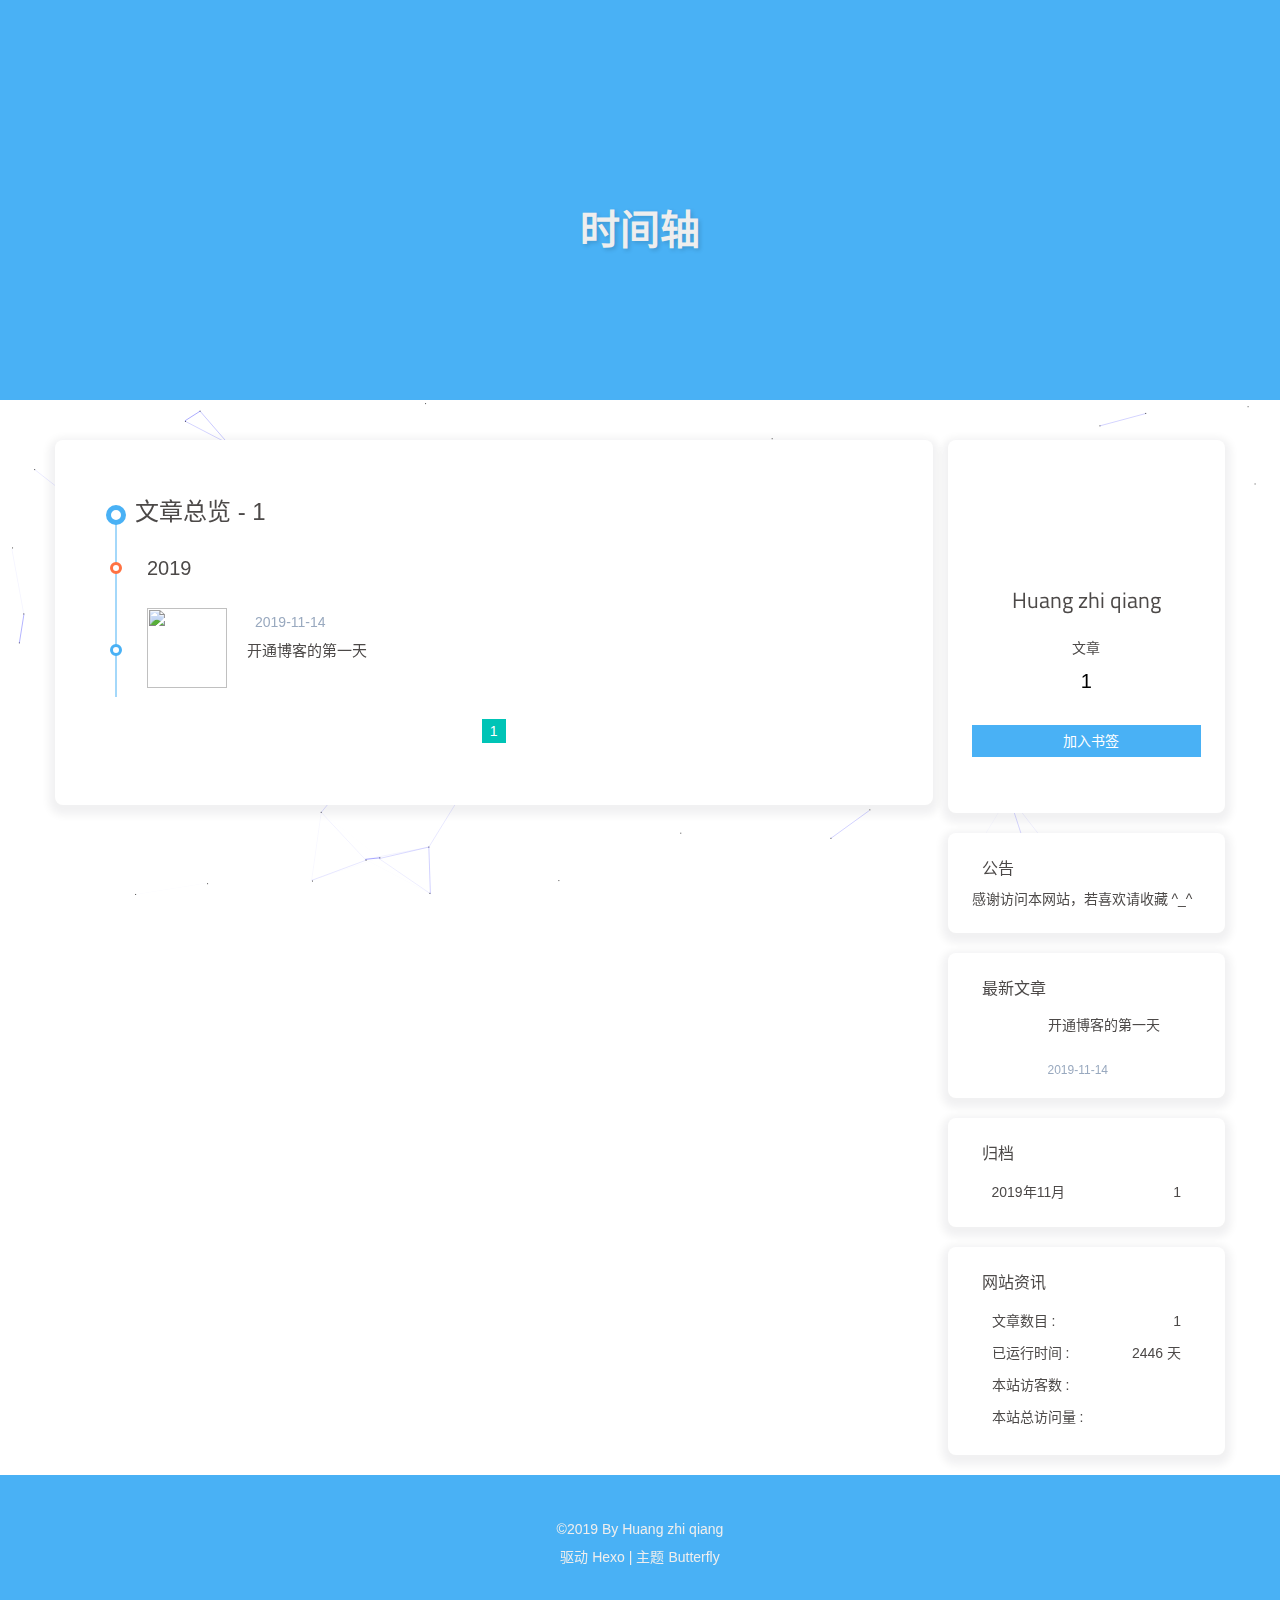
==== archives/index.html @ 12b58e95 "Site updated: 2019-11-14 19:58:43" ====
<!DOCTYPE html><html lang="zh-CN" data-theme="light"><head><meta charset="UTF-8"><meta http-equiv="X-UA-Compatible" content="IE=edge"><meta name="viewport" content="width=device-width, initial-scale=1, maximum-scale=1"><title>归档 | Nuanyang Blog</title><meta name="description" content=""><meta name="keywords"><meta name="author" content="Huang zhi qiang"><meta name="copyright" content="Huang zhi qiang"><meta name="format-detection" content="telephone=no"><link rel="shortcut icon" href="/img/favicon.ico"><link rel="preconnect" href="//cdn.jsdelivr.net"><meta name="twitter:card" content="summary_large_image"><meta name="twitter:title" content="归档"><meta name="twitter:description" content=""><meta name="twitter:image" content="http://yoursite.com/img/avatar.png"><meta property="og:type" content="website"><meta property="og:title" content="归档"><meta property="og:url" content="http://yoursite.com/archives/"><meta property="og:site_name" content="Nuanyang Blog"><meta property="og:description" content=""><meta property="og:image" content="http://yoursite.com/img/avatar.png"><meta http-equiv="Cache-Control" content="no-transform"><meta http-equiv="Cache-Control" content="no-siteapp"><script src="https://cdn.jsdelivr.net/npm/js-cookie/dist/js.cookie.min.js"></script><script>const autoChangeMode = 'false'
var t = Cookies.get("theme");
if (autoChangeMode == '1'){
const isDarkMode = window.matchMedia("(prefers-color-scheme: dark)").matches
const isLightMode = window.matchMedia("(prefers-color-scheme: light)").matches
const isNotSpecified = window.matchMedia("(prefers-color-scheme: no-preference)").matches
const hasNoSupport = !isDarkMode && !isLightMode && !isNotSpecified

if (t === undefined){
  if (isLightMode) activateLightMode()
  else if (isDarkMode) activateDarkMode()
  else if (isNotSpecified || hasNoSupport){
    console.log('You specified no preference for a color scheme or your browser does not support it. I Schedule dark mode during night time.')
    now = new Date();
    hour = now.getHours();
    isNight = hour < 6 || hour >= 18
    isNight ? activateDarkMode() : activateLightMode()
}
} else if (t == 'light') activateLightMode()
else activateDarkMode()


} else if (autoChangeMode == '2'){
  now = new Date();
  hour = now.getHours();
  isNight = hour < 6 || hour >= 18
  if(t === undefined) isNight? activateDarkMode() : activateLightMode()
  else if (t === 'light') activateLightMode()
  else activateDarkMode() 
} else {
  if ( t == 'dark' ) activateDarkMode()
  else if ( t == 'light') activateLightMode()
}

function activateDarkMode(){
  document.documentElement.setAttribute('data-theme', 'dark')
  if (document.querySelector('meta[name="theme-color"]') !== null){
    document.querySelector('meta[name="theme-color"]').setAttribute('content','#000')
  }
}
function activateLightMode(){
  document.documentElement.setAttribute('data-theme', 'light')
  if (document.querySelector('meta[name="theme-color"]') !== null){
  document.querySelector('meta[name="theme-color"]').setAttribute('content','#fff')
  }
}</script><link rel="stylesheet" href="/css/index.css"><link rel="stylesheet" href="https://cdn.jsdelivr.net/npm/font-awesome@latest/css/font-awesome.min.css"><link rel="canonical" href="http://yoursite.com/archives/"><link rel="dns-prefetch" href="https://hm.baidu.com"><script>var _hmt = _hmt || [];
(function() {
  var hm = document.createElement("script");
  hm.src = "https://hm.baidu.com/hm.js?5cb91f81ed64ad33c42ac91c5f79d4c1";
  var s = document.getElementsByTagName("script")[0]; 
  s.parentNode.insertBefore(hm, s);
})();
</script><link rel="preload" href="https://cdn.jsdelivr.net/gh/jerryc127/CDN@latest/Photo/archive.jpg" as="image"><link rel="stylesheet" href="https://fonts.googleapis.com/css?family=Titillium+Web"><script>var GLOBAL_CONFIG = { 
  root: '/',
  algolia: undefined,
  localSearch: {"path":"search.xml","languages":{"hits_empty":"找不到您查询的内容:${query}"}},
  translate: {"defaultEncoding":2,"translateDelay":0,"cookieDomain":"https://xxx/","msgToTraditionalChinese":"繁","msgToSimplifiedChinese":"简"},
  highlight_copy: 'false',
  highlight_lang: 'true',
  highlight_shrink: 'false',
  copy: {
    success: '复制成功',
    error: '复制错误',
    noSupport: '浏览器不支持'
  },
  bookmark: {
    title: 'Snackbar.bookmark.title',
    message_prev: '按',
    message_next: '键将本页加入书签'
  },
  runtime_unit: '天',
  copyright: undefined,
  copy_copyright_js: false,
  ClickShowText: undefined,
  medium_zoom: 'true',
  Snackbar: undefined
  
}</script></head><body><div id="header"> <div id="page-header"><span class="pull_left" id="blog_name"><a class="blog_title" id="site-name" href="/">Nuanyang Blog</a></span><i class="fa fa-bars fa-fw toggle-menu pull_right close" aria-hidden="true"></i><span class="pull_right menus"><div class="menus_items"><div class="menus_item"><a class="site-page" href="/"><i class="fa-fw fa fa-home"></i><span> 首页</span></a></div><div class="menus_item"><a class="site-page" href="/archives/"><i class="fa-fw fa fa-archive"></i><span> 归档</span></a></div><div class="menus_item"><a class="site-page" href="/tags/"><i class="fa-fw fa fa-tags"></i><span> 标签</span></a></div><div class="menus_item"><a class="site-page" href="/categories/"><i class="fa-fw fa fa-folder-open"></i><span> 分类</span></a></div><div class="menus_item"><a class="site-page" href="/link/"><i class="fa-fw fa fa-link"></i><span> 友链</span></a></div></div></span><span class="pull_right" id="search_button"><a class="site-page social-icon search"><i class="fa fa-search fa-fw"></i><span> 搜索</span></a></span></div></div><div id="mobile-sidebar"><div id="menu_mask"></div><div id="mobile-sidebar-menus"><div class="mobile_author_icon"><img class="lazyload avatar_img" src="/img/avatar.png" onerror="onerror=null;src='/img/friend_404.gif'"></div><div class="mobile_post_data"><div class="mobile_data_item is_center"><div class="mobile_data_link"><a href="/archives/"><div class="headline">文章</div><div class="length_num">1</div></a></div></div></div><hr><div class="menus_items"><div class="menus_item"><a class="site-page" href="/"><i class="fa-fw fa fa-home"></i><span> 首页</span></a></div><div class="menus_item"><a class="site-page" href="/archives/"><i class="fa-fw fa fa-archive"></i><span> 归档</span></a></div><div class="menus_item"><a class="site-page" href="/tags/"><i class="fa-fw fa fa-tags"></i><span> 标签</span></a></div><div class="menus_item"><a class="site-page" href="/categories/"><i class="fa-fw fa fa-folder-open"></i><span> 分类</span></a></div><div class="menus_item"><a class="site-page" href="/link/"><i class="fa-fw fa fa-link"></i><span> 友链</span></a></div></div></div></div><div id="body-wrap"><nav class="not_index_bg" id="nav"><div class="nav_bg" style="background-image: url(https://cdn.jsdelivr.net/gh/jerryc127/CDN@latest/Photo/archive.jpg)"></div><div id="page_site-info"><div id="site-title"><span class="blogtitle">时间轴</span></div></div></nav><div id="content-outer"><div class="layout_page" id="content-inner"><div id="archive"><div class="article-sort-title">文章总览 - 1</div><div class="article-sort"><div class="article-sort-item year">2019</div><div class="article-sort-item"><div class="article-sort-img"><a class="article-sort-item__img" href="/2019/11/14/hello-world/"><img src="https://cdn.jsdelivr.net/gh/jerryc127/CDN@latest/cover/default_bg.png"></a></div><div class="article-sort-post"><a class="article-sort-item__post" href="/2019/11/14/hello-world/"><i class="fa fa-clock-o" aria-hidden="true"></i><time class="article-sort-item__time">2019-11-14</time><div class="article-sort-item__title">开通博客的第一天</div></a></div></div></div><nav id="pagination"><div class="pagination"><span class="page-number current">1</span></div></nav></div><div class="aside_content" id="aside_content"><div class="card_widget card-author"><div class="card-content"><div class="post_data"><div class="data-item is_center"><img class="lazyload avatar_img" src="/img/avatar.png" onerror="onerror=null;src='/img/friend_404.gif'"><p class="author-info__name is_center">Huang zhi qiang</p><p class="author-info__description is_center"></p></div></div><div class="post_data data_config"><div class="data-item is_center"><div class="data_link"><a href="/archives/"><p class="headline">文章</p><p class="length_num">1</p></a></div></div></div><div class="post_data is_center"><a class="data-item bookmark bookmarke--primary bookmark--animated" id="bookmark-it" href="javascript:;" title="加入书签" target="_self"><i class="fa fa-bookmark" aria-hidden="true"></i><span>加入书签</span></a></div><div class="post_data data_config"><div id="aside-social-icons"> <a class="social-icon data-item" href="https://github.com/nuanyanghzq" target="_blank"><i class="fa fa-github"></i></a><a class="social-icon data-item" href="mailto:xxxxxxxx@gmail.com" target="_blank"><i class="fa fa-envelope"></i></a><a class="social-icon data-item" href="/atom.xml" target="_blank"><i class="fa fa-rss"></i></a></div></div></div></div><div class="card_widget card-announcement"><div class="card-content"><div class="item_headline"><i class="fa fa-bullhorn card-announcement-animation" aria-hidden="true"></i><span>公告</span></div><div class="announcement_content">感谢访问本网站，若喜欢请收藏 ^_^</div></div></div><div class="card_widget card-recent-post"><div class="card-content"><div class="item_headline"><i class="fa fa-history" aria-hidden="true"></i><span>最新文章</span></div><div class="aside_recent_item"><div class="aside_recent_post"><a href="/2019/11/14/hello-world/"><div class="aside_post_cover"><img class="aside_post_bg lazyload" data-src="https://cdn.jsdelivr.net/gh/jerryc127/CDN@latest/cover/default_bg.png" onerror="onerror=null;src='/img/404.jpg'" title="开通博客的第一天"></div><div id="aside_title"><div class="aside_post_title" href="/2019/11/14/hello-world/" title="开通博客的第一天">开通博客的第一天</div><time class="aside_post_meta post-meta__date">2019-11-14</time></div></a></div></div></div></div><div class="card_widget card-archives"><div class="card-content"><div class="item_headline"><i class="fa fa-archive" aria-hidden="true"></i><span>归档</span></div><div class="archives_item"><ul class="archive-list"><li class="archive-list-item"><a class="archive-list-link" href="/archives/2019/11/">2019年11月<span class="archive-list-count">1</span></a></li></ul></div></div></div><div class="card_widget card-webinfo"><div class="card-content"><div class="item_headline"><i class="fa fa-line-chart" aria-hidden="true"></i><span>网站资讯</span></div><div class="webinfo"><div class="webinfo_item"><div class="webinfo_article_name">文章数目 :</div><div class="webinfo_article_count">1</div></div><div class="webinfo_item"><div class="webinfo_runtime_name">已运行时间 :</div><div class="webinfo_runtime_count" id="webinfo_runtime_count"></div><script id="runtionshow" src="/js/runtimeshow.js" start_date="11/14/2019 00:00:00">      </script></div><div class="webinfo_item">      <div class="webinfo_site_uv_name">本站访客数 :</div><div class="webinfo_site_uv_count" id="busuanzi_value_site_uv"></div></div><div class="webinfo_item"><div class="webinfo_site_name">本站总访问量 :</div><div class="webinfo_site_pv_count" id="busuanzi_value_site_pv"></div></div></div></div></div></div></div></div><footer id="footer" data-type="color"><div id="footer-wrap"><div class="copyright">&copy;2019 By Huang zhi qiang</div><div class="framework-info"><span>驱动 </span><a href="http://hexo.io" target="_blank" rel="noopener"><span>Hexo</span></a><span class="footer-separator">|</span><span>主题 </span><a href="https://github.com/jerryc127/hexo-theme-butterfly" target="_blank" rel="noopener"><span>Butterfly</span></a></div></div></footer></div><section class="rightside" id="rightside"><div id="rightside-config-hide"><i class="fa fa-plus" id="font_plus" title="放大字体"></i><i class="fa fa-minus" id="font_minus" title="缩小字体"></i><a class="translate_chn_to_cht" id="translateLink" href="javascript:translatePage();" title="简繁转换" target="_self">繁</a><i class="darkmode fa fa-moon-o" id="darkmode" title="夜间模式"></i></div><div id="rightside-config-show"><div id="rightside_config" title="设置"><i class="fa fa-cog" aria-hidden="true"></i></div><i class="fa fa-arrow-up" id="go-up" title="回到顶部" aria-hidden="true"></i></div></section><script src="https://cdn.jsdelivr.net/npm/jquery@latest/dist/jquery.min.js"></script><script src="/js/utils.js"></script><script src="/js/main.js"></script><script src="https://cdn.jsdelivr.net/npm/medium-zoom/dist/medium-zoom.min.js"></script><script async src="/js/search/local-search.js"></script><script id="canvas_nest" color="0,0,255" opacity="0.7" zIndex="-1" count="99" mobile="false" src="/js/third-party/canvas-nest.js"></script><script src="/js/third-party/activate-power-mode.js"></script><script>POWERMODE.colorful = true; // make power mode colorful
POWERMODE.shake = true; // turn off shake
document.body.addEventListener('input', POWERMODE);
</script><script src="/js/tw_cn.js"></script><script>translateInitilization()
</script><script async src="//busuanzi.ibruce.info/busuanzi/2.3/busuanzi.pure.mini.js"></script><script src="https://cdn.jsdelivr.net/npm/instant.page@latest/instantpage.min.js" type="module"></script><script src="https://cdn.jsdelivr.net/npm/lazysizes@latest/lazysizes.min.js" async=""></script><div class="search-dialog" id="local-search"><div class="search-dialog__title" id="local-search-title">本地搜索</div><div id="local-input-panel"><div id="local-search-input"><div class="local-search-box"><input class="local-search-box--input" placeholder="搜索文章"></div></div></div><hr><div id="local-search-results"><div id="local-hits"></div><div id="local-stats"><div class="local-search-stats__hr" id="hr"><span>由</span> <a href="https://github.com/wzpan/hexo-generator-search" target="_blank" rel="noopener" style="color:#49B1F5;">hexo-generator-search</a>
 <span>提供支持</span></div></div></div><span class="search-close-button"><i class="fa fa-times"></i></span></div><div class="search-mask"></div></body></html>
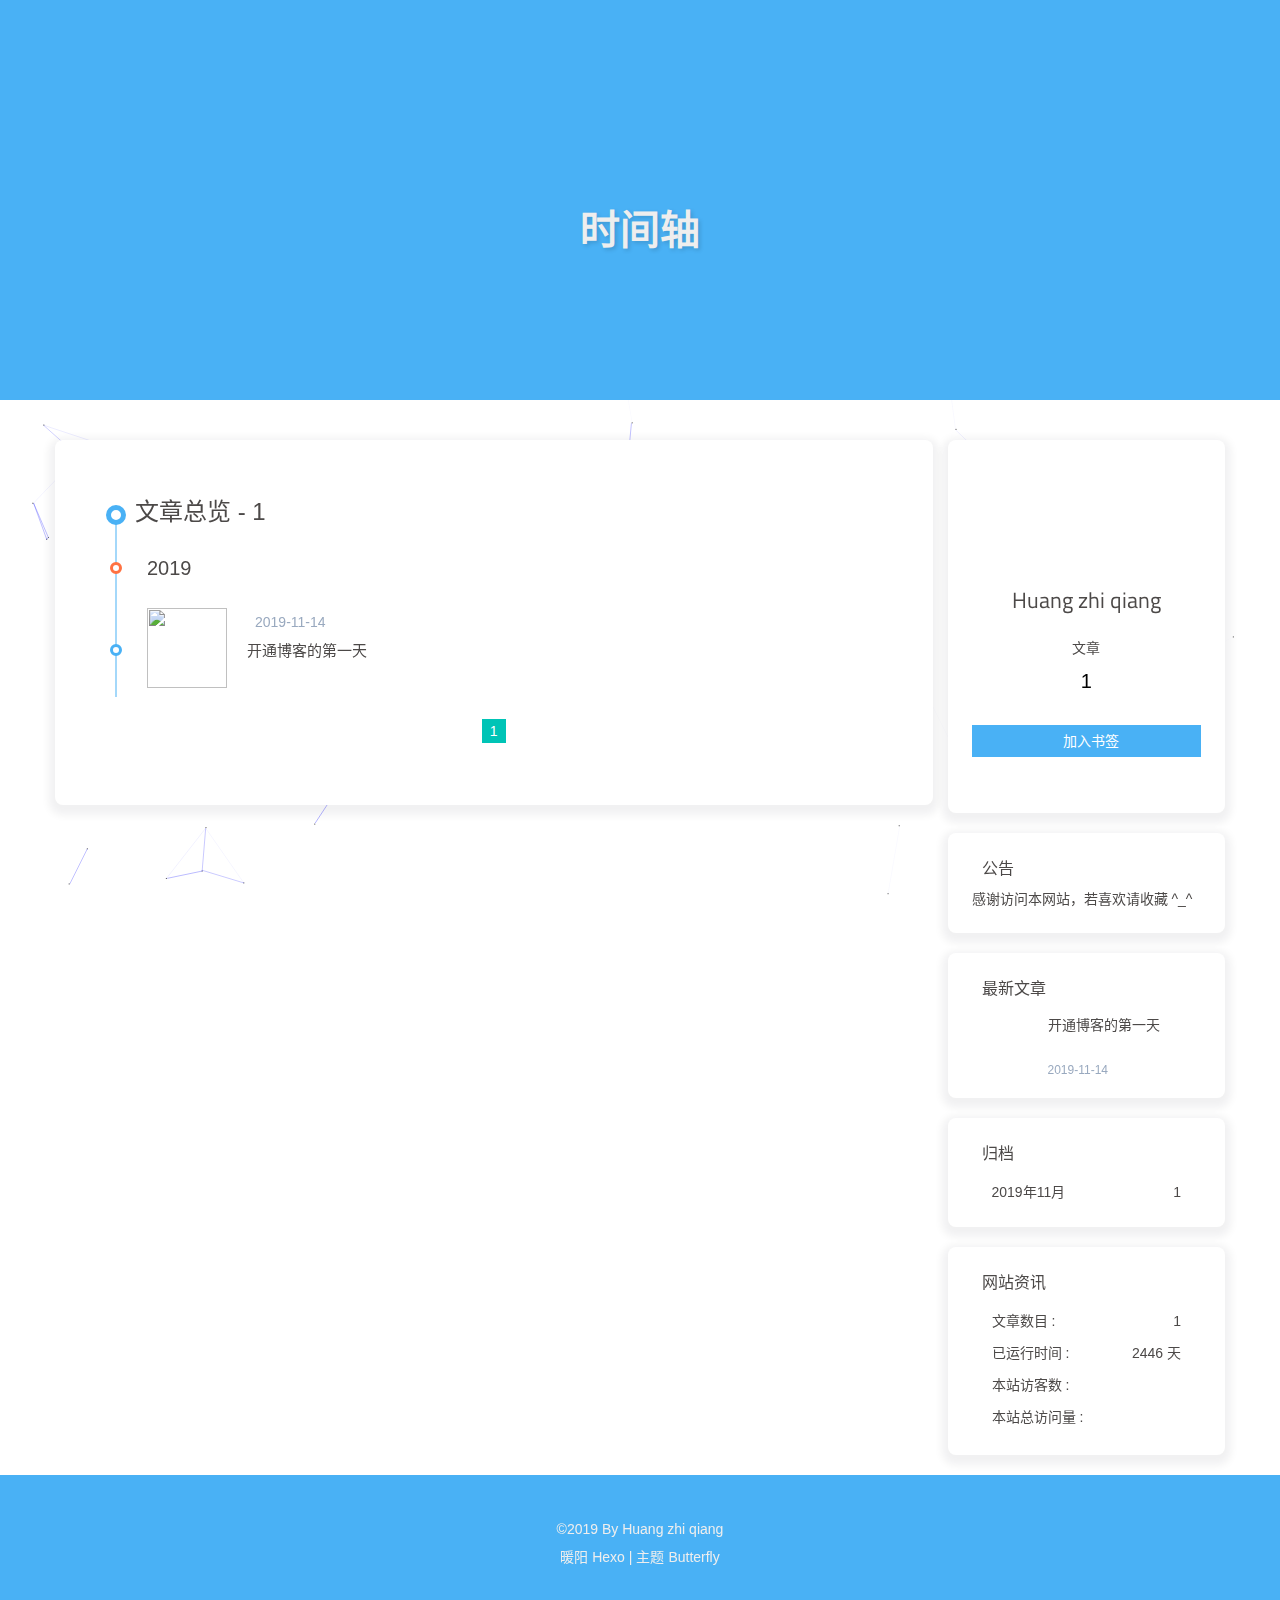
==== commit 27face0f: "Site updated: 2019-11-14 20:18:41" ====
--- a/archives/index.html
+++ b/archives/index.html
@@ -1,4 +1,4 @@
-<!DOCTYPE html><html lang="zh-CN" data-theme="light"><head><meta charset="UTF-8"><meta http-equiv="X-UA-Compatible" content="IE=edge"><meta name="viewport" content="width=device-width, initial-scale=1, maximum-scale=1"><title>归档 | Nuanyang Blog</title><meta name="description" content=""><meta name="keywords"><meta name="author" content="Huang zhi qiang"><meta name="copyright" content="Huang zhi qiang"><meta name="format-detection" content="telephone=no"><link rel="shortcut icon" href="/img/favicon.ico"><link rel="preconnect" href="//cdn.jsdelivr.net"><meta name="twitter:card" content="summary_large_image"><meta name="twitter:title" content="归档"><meta name="twitter:description" content=""><meta name="twitter:image" content="http://yoursite.com/img/avatar.png"><meta property="og:type" content="website"><meta property="og:title" content="归档"><meta property="og:url" content="http://yoursite.com/archives/"><meta property="og:site_name" content="Nuanyang Blog"><meta property="og:description" content=""><meta property="og:image" content="http://yoursite.com/img/avatar.png"><meta http-equiv="Cache-Control" content="no-transform"><meta http-equiv="Cache-Control" content="no-siteapp"><script src="https://cdn.jsdelivr.net/npm/js-cookie/dist/js.cookie.min.js"></script><script>const autoChangeMode = 'false'
+<!DOCTYPE html><html lang="zh-CN" data-theme="light"><head><meta charset="UTF-8"><meta http-equiv="X-UA-Compatible" content="IE=edge"><meta name="viewport" content="width=device-width, initial-scale=1, maximum-scale=1"><title>归档 | Nuanyang Blog</title><meta name="description" content=""><meta name="keywords"><meta name="author" content="Huang zhi qiang"><meta name="copyright" content="Huang zhi qiang"><meta name="format-detection" content="telephone=no"><link rel="shortcut icon" href="/img/favicon.ico"><link rel="preconnect" href="//cdn.jsdelivr.net"><meta name="twitter:card" content="summary_large_image"><meta name="twitter:title" content="归档"><meta name="twitter:description" content=""><meta name="twitter:image" content="https://www.nuanyang.shop/img/avatar.png"><meta property="og:type" content="website"><meta property="og:title" content="归档"><meta property="og:url" content="https://www.nuanyang.shop/archives/"><meta property="og:site_name" content="Nuanyang Blog"><meta property="og:description" content=""><meta property="og:image" content="https://www.nuanyang.shop/img/avatar.png"><meta http-equiv="Cache-Control" content="no-transform"><meta http-equiv="Cache-Control" content="no-siteapp"><script src="https://cdn.jsdelivr.net/npm/js-cookie/dist/js.cookie.min.js"></script><script>const autoChangeMode = 'false'
 var t = Cookies.get("theme");
 if (autoChangeMode == '1'){
 const isDarkMode = window.matchMedia("(prefers-color-scheme: dark)").matches
@@ -43,7 +43,7 @@
   if (document.querySelector('meta[name="theme-color"]') !== null){
   document.querySelector('meta[name="theme-color"]').setAttribute('content','#fff')
   }
-}</script><link rel="stylesheet" href="/css/index.css"><link rel="stylesheet" href="https://cdn.jsdelivr.net/npm/font-awesome@latest/css/font-awesome.min.css"><link rel="canonical" href="http://yoursite.com/archives/"><link rel="dns-prefetch" href="https://hm.baidu.com"><script>var _hmt = _hmt || [];
+}</script><link rel="stylesheet" href="/css/index.css"><link rel="stylesheet" href="https://cdn.jsdelivr.net/npm/font-awesome@latest/css/font-awesome.min.css"><link rel="canonical" href="https://www.nuanyang.shop/archives/"><link rel="dns-prefetch" href="https://hm.baidu.com"><script>var _hmt = _hmt || [];
 (function() {
   var hm = document.createElement("script");
   hm.src = "https://hm.baidu.com/hm.js?5cb91f81ed64ad33c42ac91c5f79d4c1";
@@ -75,7 +75,7 @@
   medium_zoom: 'true',
   Snackbar: undefined
   
-}</script></head><body><div id="header"> <div id="page-header"><span class="pull_left" id="blog_name"><a class="blog_title" id="site-name" href="/">Nuanyang Blog</a></span><i class="fa fa-bars fa-fw toggle-menu pull_right close" aria-hidden="true"></i><span class="pull_right menus"><div class="menus_items"><div class="menus_item"><a class="site-page" href="/"><i class="fa-fw fa fa-home"></i><span> 首页</span></a></div><div class="menus_item"><a class="site-page" href="/archives/"><i class="fa-fw fa fa-archive"></i><span> 归档</span></a></div><div class="menus_item"><a class="site-page" href="/tags/"><i class="fa-fw fa fa-tags"></i><span> 标签</span></a></div><div class="menus_item"><a class="site-page" href="/categories/"><i class="fa-fw fa fa-folder-open"></i><span> 分类</span></a></div><div class="menus_item"><a class="site-page" href="/link/"><i class="fa-fw fa fa-link"></i><span> 友链</span></a></div></div></span><span class="pull_right" id="search_button"><a class="site-page social-icon search"><i class="fa fa-search fa-fw"></i><span> 搜索</span></a></span></div></div><div id="mobile-sidebar"><div id="menu_mask"></div><div id="mobile-sidebar-menus"><div class="mobile_author_icon"><img class="lazyload avatar_img" src="/img/avatar.png" onerror="onerror=null;src='/img/friend_404.gif'"></div><div class="mobile_post_data"><div class="mobile_data_item is_center"><div class="mobile_data_link"><a href="/archives/"><div class="headline">文章</div><div class="length_num">1</div></a></div></div></div><hr><div class="menus_items"><div class="menus_item"><a class="site-page" href="/"><i class="fa-fw fa fa-home"></i><span> 首页</span></a></div><div class="menus_item"><a class="site-page" href="/archives/"><i class="fa-fw fa fa-archive"></i><span> 归档</span></a></div><div class="menus_item"><a class="site-page" href="/tags/"><i class="fa-fw fa fa-tags"></i><span> 标签</span></a></div><div class="menus_item"><a class="site-page" href="/categories/"><i class="fa-fw fa fa-folder-open"></i><span> 分类</span></a></div><div class="menus_item"><a class="site-page" href="/link/"><i class="fa-fw fa fa-link"></i><span> 友链</span></a></div></div></div></div><div id="body-wrap"><nav class="not_index_bg" id="nav"><div class="nav_bg" style="background-image: url(https://cdn.jsdelivr.net/gh/jerryc127/CDN@latest/Photo/archive.jpg)"></div><div id="page_site-info"><div id="site-title"><span class="blogtitle">时间轴</span></div></div></nav><div id="content-outer"><div class="layout_page" id="content-inner"><div id="archive"><div class="article-sort-title">文章总览 - 1</div><div class="article-sort"><div class="article-sort-item year">2019</div><div class="article-sort-item"><div class="article-sort-img"><a class="article-sort-item__img" href="/2019/11/14/hello-world/"><img src="https://cdn.jsdelivr.net/gh/jerryc127/CDN@latest/cover/default_bg.png"></a></div><div class="article-sort-post"><a class="article-sort-item__post" href="/2019/11/14/hello-world/"><i class="fa fa-clock-o" aria-hidden="true"></i><time class="article-sort-item__time">2019-11-14</time><div class="article-sort-item__title">开通博客的第一天</div></a></div></div></div><nav id="pagination"><div class="pagination"><span class="page-number current">1</span></div></nav></div><div class="aside_content" id="aside_content"><div class="card_widget card-author"><div class="card-content"><div class="post_data"><div class="data-item is_center"><img class="lazyload avatar_img" src="/img/avatar.png" onerror="onerror=null;src='/img/friend_404.gif'"><p class="author-info__name is_center">Huang zhi qiang</p><p class="author-info__description is_center"></p></div></div><div class="post_data data_config"><div class="data-item is_center"><div class="data_link"><a href="/archives/"><p class="headline">文章</p><p class="length_num">1</p></a></div></div></div><div class="post_data is_center"><a class="data-item bookmark bookmarke--primary bookmark--animated" id="bookmark-it" href="javascript:;" title="加入书签" target="_self"><i class="fa fa-bookmark" aria-hidden="true"></i><span>加入书签</span></a></div><div class="post_data data_config"><div id="aside-social-icons"> <a class="social-icon data-item" href="https://github.com/nuanyanghzq" target="_blank"><i class="fa fa-github"></i></a><a class="social-icon data-item" href="mailto:xxxxxxxx@gmail.com" target="_blank"><i class="fa fa-envelope"></i></a><a class="social-icon data-item" href="/atom.xml" target="_blank"><i class="fa fa-rss"></i></a></div></div></div></div><div class="card_widget card-announcement"><div class="card-content"><div class="item_headline"><i class="fa fa-bullhorn card-announcement-animation" aria-hidden="true"></i><span>公告</span></div><div class="announcement_content">感谢访问本网站，若喜欢请收藏 ^_^</div></div></div><div class="card_widget card-recent-post"><div class="card-content"><div class="item_headline"><i class="fa fa-history" aria-hidden="true"></i><span>最新文章</span></div><div class="aside_recent_item"><div class="aside_recent_post"><a href="/2019/11/14/hello-world/"><div class="aside_post_cover"><img class="aside_post_bg lazyload" data-src="https://cdn.jsdelivr.net/gh/jerryc127/CDN@latest/cover/default_bg.png" onerror="onerror=null;src='/img/404.jpg'" title="开通博客的第一天"></div><div id="aside_title"><div class="aside_post_title" href="/2019/11/14/hello-world/" title="开通博客的第一天">开通博客的第一天</div><time class="aside_post_meta post-meta__date">2019-11-14</time></div></a></div></div></div></div><div class="card_widget card-archives"><div class="card-content"><div class="item_headline"><i class="fa fa-archive" aria-hidden="true"></i><span>归档</span></div><div class="archives_item"><ul class="archive-list"><li class="archive-list-item"><a class="archive-list-link" href="/archives/2019/11/">2019年11月<span class="archive-list-count">1</span></a></li></ul></div></div></div><div class="card_widget card-webinfo"><div class="card-content"><div class="item_headline"><i class="fa fa-line-chart" aria-hidden="true"></i><span>网站资讯</span></div><div class="webinfo"><div class="webinfo_item"><div class="webinfo_article_name">文章数目 :</div><div class="webinfo_article_count">1</div></div><div class="webinfo_item"><div class="webinfo_runtime_name">已运行时间 :</div><div class="webinfo_runtime_count" id="webinfo_runtime_count"></div><script id="runtionshow" src="/js/runtimeshow.js" start_date="11/14/2019 00:00:00">      </script></div><div class="webinfo_item">      <div class="webinfo_site_uv_name">本站访客数 :</div><div class="webinfo_site_uv_count" id="busuanzi_value_site_uv"></div></div><div class="webinfo_item"><div class="webinfo_site_name">本站总访问量 :</div><div class="webinfo_site_pv_count" id="busuanzi_value_site_pv"></div></div></div></div></div></div></div></div><footer id="footer" data-type="color"><div id="footer-wrap"><div class="copyright">&copy;2019 By Huang zhi qiang</div><div class="framework-info"><span>驱动 </span><a href="http://hexo.io" target="_blank" rel="noopener"><span>Hexo</span></a><span class="footer-separator">|</span><span>主题 </span><a href="https://github.com/jerryc127/hexo-theme-butterfly" target="_blank" rel="noopener"><span>Butterfly</span></a></div></div></footer></div><section class="rightside" id="rightside"><div id="rightside-config-hide"><i class="fa fa-plus" id="font_plus" title="放大字体"></i><i class="fa fa-minus" id="font_minus" title="缩小字体"></i><a class="translate_chn_to_cht" id="translateLink" href="javascript:translatePage();" title="简繁转换" target="_self">繁</a><i class="darkmode fa fa-moon-o" id="darkmode" title="夜间模式"></i></div><div id="rightside-config-show"><div id="rightside_config" title="设置"><i class="fa fa-cog" aria-hidden="true"></i></div><i class="fa fa-arrow-up" id="go-up" title="回到顶部" aria-hidden="true"></i></div></section><script src="https://cdn.jsdelivr.net/npm/jquery@latest/dist/jquery.min.js"></script><script src="/js/utils.js"></script><script src="/js/main.js"></script><script src="https://cdn.jsdelivr.net/npm/medium-zoom/dist/medium-zoom.min.js"></script><script async src="/js/search/local-search.js"></script><script id="canvas_nest" color="0,0,255" opacity="0.7" zIndex="-1" count="99" mobile="false" src="/js/third-party/canvas-nest.js"></script><script src="/js/third-party/activate-power-mode.js"></script><script>POWERMODE.colorful = true; // make power mode colorful
+}</script></head><body><div id="header"> <div id="page-header"><span class="pull_left" id="blog_name"><a class="blog_title" id="site-name" href="/">Nuanyang Blog</a></span><i class="fa fa-bars fa-fw toggle-menu pull_right close" aria-hidden="true"></i><span class="pull_right menus"><div class="menus_items"><div class="menus_item"><a class="site-page" href="/"><i class="fa-fw fa fa-home"></i><span> 首页</span></a></div><div class="menus_item"><a class="site-page" href="/archives/"><i class="fa-fw fa fa-archive"></i><span> 归档</span></a></div><div class="menus_item"><a class="site-page" href="/tags/"><i class="fa-fw fa fa-tags"></i><span> 标签</span></a></div><div class="menus_item"><a class="site-page" href="/categories/"><i class="fa-fw fa fa-folder-open"></i><span> 分类</span></a></div><div class="menus_item"><a class="site-page" href="/link/"><i class="fa-fw fa fa-link"></i><span> 友链</span></a></div></div></span><span class="pull_right" id="search_button"><a class="site-page social-icon search"><i class="fa fa-search fa-fw"></i><span> 搜索</span></a></span></div></div><div id="mobile-sidebar"><div id="menu_mask"></div><div id="mobile-sidebar-menus"><div class="mobile_author_icon"><img class="lazyload avatar_img" src="/img/avatar.png" onerror="onerror=null;src='/img/friend_404.gif'"></div><div class="mobile_post_data"><div class="mobile_data_item is_center"><div class="mobile_data_link"><a href="/archives/"><div class="headline">文章</div><div class="length_num">1</div></a></div></div></div><hr><div class="menus_items"><div class="menus_item"><a class="site-page" href="/"><i class="fa-fw fa fa-home"></i><span> 首页</span></a></div><div class="menus_item"><a class="site-page" href="/archives/"><i class="fa-fw fa fa-archive"></i><span> 归档</span></a></div><div class="menus_item"><a class="site-page" href="/tags/"><i class="fa-fw fa fa-tags"></i><span> 标签</span></a></div><div class="menus_item"><a class="site-page" href="/categories/"><i class="fa-fw fa fa-folder-open"></i><span> 分类</span></a></div><div class="menus_item"><a class="site-page" href="/link/"><i class="fa-fw fa fa-link"></i><span> 友链</span></a></div></div></div></div><div id="body-wrap"><nav class="not_index_bg" id="nav"><div class="nav_bg" style="background-image: url(https://cdn.jsdelivr.net/gh/jerryc127/CDN@latest/Photo/archive.jpg)"></div><div id="page_site-info"><div id="site-title"><span class="blogtitle">时间轴</span></div></div></nav><div id="content-outer"><div class="layout_page" id="content-inner"><div id="archive"><div class="article-sort-title">文章总览 - 1</div><div class="article-sort"><div class="article-sort-item year">2019</div><div class="article-sort-item"><div class="article-sort-img"><a class="article-sort-item__img" href="/2019/11/14/hello-world/"><img src="https://cdn.jsdelivr.net/gh/jerryc127/CDN@latest/cover/default_bg.png"></a></div><div class="article-sort-post"><a class="article-sort-item__post" href="/2019/11/14/hello-world/"><i class="fa fa-clock-o" aria-hidden="true"></i><time class="article-sort-item__time">2019-11-14</time><div class="article-sort-item__title">开通博客的第一天</div></a></div></div></div><nav id="pagination"><div class="pagination"><span class="page-number current">1</span></div></nav></div><div class="aside_content" id="aside_content"><div class="card_widget card-author"><div class="card-content"><div class="post_data"><div class="data-item is_center"><img class="lazyload avatar_img" src="/img/avatar.png" onerror="onerror=null;src='/img/friend_404.gif'"><p class="author-info__name is_center">Huang zhi qiang</p><p class="author-info__description is_center"></p></div></div><div class="post_data data_config"><div class="data-item is_center"><div class="data_link"><a href="/archives/"><p class="headline">文章</p><p class="length_num">1</p></a></div></div></div><div class="post_data is_center"><a class="data-item bookmark bookmarke--primary bookmark--animated" id="bookmark-it" href="javascript:;" title="加入书签" target="_self"><i class="fa fa-bookmark" aria-hidden="true"></i><span>加入书签</span></a></div><div class="post_data data_config"><div id="aside-social-icons"> <a class="social-icon data-item" href="https://github.com/nuanyanghzq" target="_blank"><i class="fa fa-github"></i></a><a class="social-icon data-item" href="mailto:xxxxxxxx@gmail.com" target="_blank"><i class="fa fa-envelope"></i></a><a class="social-icon data-item" href="/atom.xml" target="_blank"><i class="fa fa-rss"></i></a></div></div></div></div><div class="card_widget card-announcement"><div class="card-content"><div class="item_headline"><i class="fa fa-bullhorn card-announcement-animation" aria-hidden="true"></i><span>公告</span></div><div class="announcement_content">感谢访问本网站，若喜欢请收藏 ^_^</div></div></div><div class="card_widget card-recent-post"><div class="card-content"><div class="item_headline"><i class="fa fa-history" aria-hidden="true"></i><span>最新文章</span></div><div class="aside_recent_item"><div class="aside_recent_post"><a href="/2019/11/14/hello-world/"><div class="aside_post_cover"><img class="aside_post_bg lazyload" data-src="https://cdn.jsdelivr.net/gh/jerryc127/CDN@latest/cover/default_bg.png" onerror="onerror=null;src='/img/404.jpg'" title="开通博客的第一天"></div><div id="aside_title"><div class="aside_post_title" href="/2019/11/14/hello-world/" title="开通博客的第一天">开通博客的第一天</div><time class="aside_post_meta post-meta__date">2019-11-14</time></div></a></div></div></div></div><div class="card_widget card-archives"><div class="card-content"><div class="item_headline"><i class="fa fa-archive" aria-hidden="true"></i><span>归档</span></div><div class="archives_item"><ul class="archive-list"><li class="archive-list-item"><a class="archive-list-link" href="/archives/2019/11/">2019年11月<span class="archive-list-count">1</span></a></li></ul></div></div></div><div class="card_widget card-webinfo"><div class="card-content"><div class="item_headline"><i class="fa fa-line-chart" aria-hidden="true"></i><span>网站资讯</span></div><div class="webinfo"><div class="webinfo_item"><div class="webinfo_article_name">文章数目 :</div><div class="webinfo_article_count">1</div></div><div class="webinfo_item"><div class="webinfo_runtime_name">已运行时间 :</div><div class="webinfo_runtime_count" id="webinfo_runtime_count"></div><script id="runtionshow" src="/js/runtimeshow.js" start_date="11/14/2019 00:00:00">      </script></div><div class="webinfo_item">      <div class="webinfo_site_uv_name">本站访客数 :</div><div class="webinfo_site_uv_count" id="busuanzi_value_site_uv"></div></div><div class="webinfo_item"><div class="webinfo_site_name">本站总访问量 :</div><div class="webinfo_site_pv_count" id="busuanzi_value_site_pv"></div></div></div></div></div></div></div></div><footer id="footer" data-type="color"><div id="footer-wrap"><div class="copyright">&copy;2019 By Huang zhi qiang</div><div class="framework-info"><span>暖阳 </span><a href="http://hexo.io" target="_blank" rel="noopener"><span>Hexo</span></a><span class="footer-separator">|</span><span>主题 </span><a href="https://github.com/jerryc127/hexo-theme-butterfly" target="_blank" rel="noopener"><span>Butterfly</span></a></div></div></footer></div><section class="rightside" id="rightside"><div id="rightside-config-hide"><i class="fa fa-plus" id="font_plus" title="放大字体"></i><i class="fa fa-minus" id="font_minus" title="缩小字体"></i><a class="translate_chn_to_cht" id="translateLink" href="javascript:translatePage();" title="简繁转换" target="_self">繁</a><i class="darkmode fa fa-moon-o" id="darkmode" title="夜间模式"></i></div><div id="rightside-config-show"><div id="rightside_config" title="设置"><i class="fa fa-cog" aria-hidden="true"></i></div><i class="fa fa-arrow-up" id="go-up" title="回到顶部" aria-hidden="true"></i></div></section><script src="https://cdn.jsdelivr.net/npm/jquery@latest/dist/jquery.min.js"></script><script src="/js/utils.js"></script><script src="/js/main.js"></script><script src="https://cdn.jsdelivr.net/npm/medium-zoom/dist/medium-zoom.min.js"></script><script async src="/js/search/local-search.js"></script><script id="canvas_nest" color="0,0,255" opacity="0.7" zIndex="-1" count="99" mobile="false" src="/js/third-party/canvas-nest.js"></script><script src="/js/third-party/activate-power-mode.js"></script><script>POWERMODE.colorful = true; // make power mode colorful
 POWERMODE.shake = true; // turn off shake
 document.body.addEventListener('input', POWERMODE);
 </script><script src="/js/tw_cn.js"></script><script>translateInitilization()
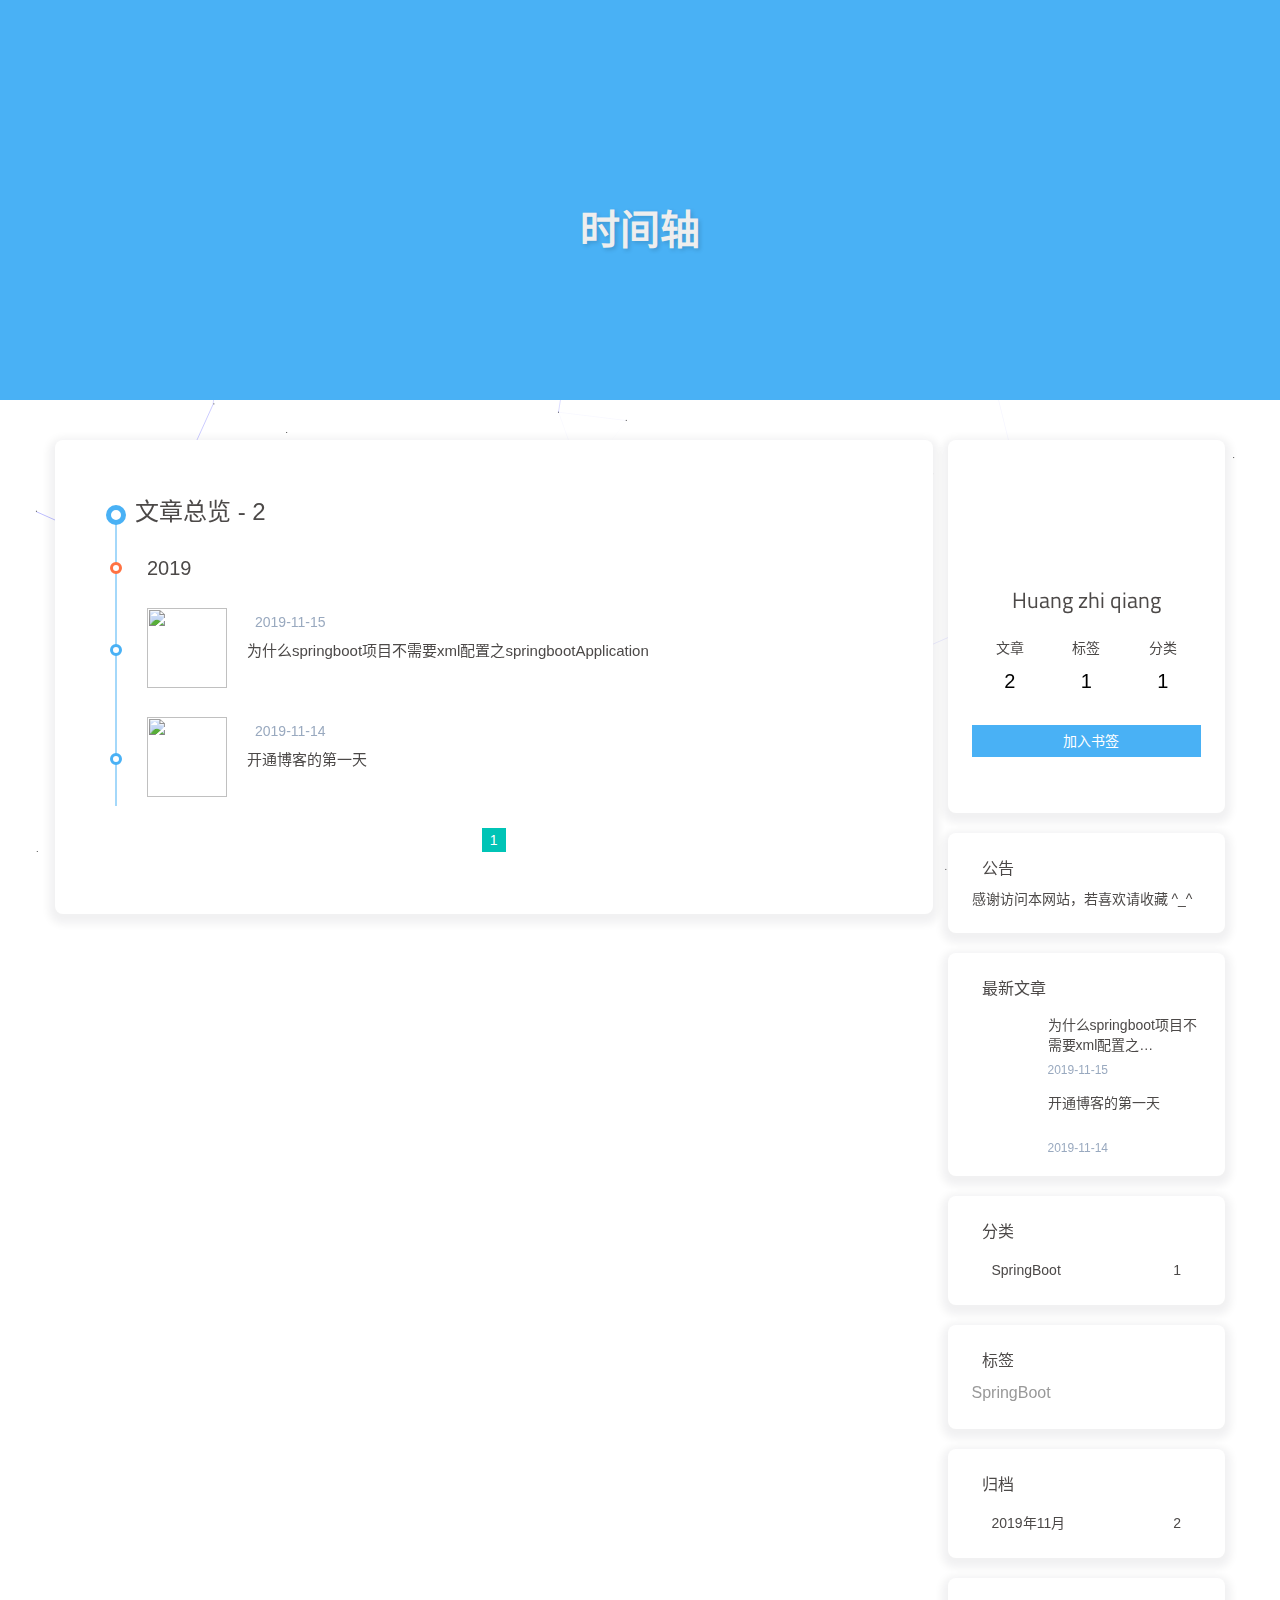
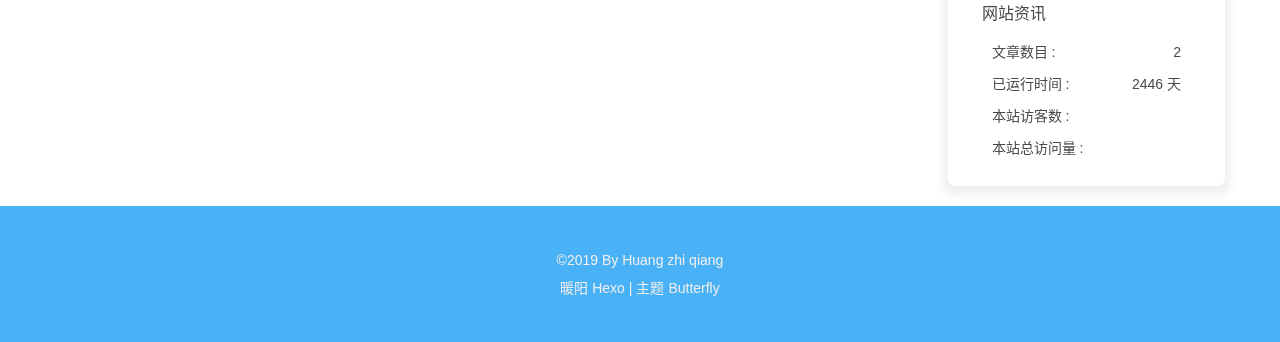
==== commit abb20a03: "Site updated: 2019-11-15 18:13:49" ====
--- a/archives/index.html
+++ b/archives/index.html
@@ -55,7 +55,7 @@
   algolia: undefined,
   localSearch: {"path":"search.xml","languages":{"hits_empty":"找不到您查询的内容:${query}"}},
   translate: {"defaultEncoding":2,"translateDelay":0,"cookieDomain":"https://xxx/","msgToTraditionalChinese":"繁","msgToSimplifiedChinese":"简"},
-  highlight_copy: 'false',
+  highlight_copy: 'true',
   highlight_lang: 'true',
   highlight_shrink: 'false',
   copy: {
@@ -75,7 +75,7 @@
   medium_zoom: 'true',
   Snackbar: undefined
   
-}</script></head><body><div id="header"> <div id="page-header"><span class="pull_left" id="blog_name"><a class="blog_title" id="site-name" href="/">Nuanyang Blog</a></span><i class="fa fa-bars fa-fw toggle-menu pull_right close" aria-hidden="true"></i><span class="pull_right menus"><div class="menus_items"><div class="menus_item"><a class="site-page" href="/"><i class="fa-fw fa fa-home"></i><span> 首页</span></a></div><div class="menus_item"><a class="site-page" href="/archives/"><i class="fa-fw fa fa-archive"></i><span> 归档</span></a></div><div class="menus_item"><a class="site-page" href="/tags/"><i class="fa-fw fa fa-tags"></i><span> 标签</span></a></div><div class="menus_item"><a class="site-page" href="/categories/"><i class="fa-fw fa fa-folder-open"></i><span> 分类</span></a></div><div class="menus_item"><a class="site-page" href="/link/"><i class="fa-fw fa fa-link"></i><span> 友链</span></a></div></div></span><span class="pull_right" id="search_button"><a class="site-page social-icon search"><i class="fa fa-search fa-fw"></i><span> 搜索</span></a></span></div></div><div id="mobile-sidebar"><div id="menu_mask"></div><div id="mobile-sidebar-menus"><div class="mobile_author_icon"><img class="lazyload avatar_img" src="/img/avatar.png" onerror="onerror=null;src='/img/friend_404.gif'"></div><div class="mobile_post_data"><div class="mobile_data_item is_center"><div class="mobile_data_link"><a href="/archives/"><div class="headline">文章</div><div class="length_num">1</div></a></div></div></div><hr><div class="menus_items"><div class="menus_item"><a class="site-page" href="/"><i class="fa-fw fa fa-home"></i><span> 首页</span></a></div><div class="menus_item"><a class="site-page" href="/archives/"><i class="fa-fw fa fa-archive"></i><span> 归档</span></a></div><div class="menus_item"><a class="site-page" href="/tags/"><i class="fa-fw fa fa-tags"></i><span> 标签</span></a></div><div class="menus_item"><a class="site-page" href="/categories/"><i class="fa-fw fa fa-folder-open"></i><span> 分类</span></a></div><div class="menus_item"><a class="site-page" href="/link/"><i class="fa-fw fa fa-link"></i><span> 友链</span></a></div></div></div></div><div id="body-wrap"><nav class="not_index_bg" id="nav"><div class="nav_bg" style="background-image: url(https://cdn.jsdelivr.net/gh/jerryc127/CDN@latest/Photo/archive.jpg)"></div><div id="page_site-info"><div id="site-title"><span class="blogtitle">时间轴</span></div></div></nav><div id="content-outer"><div class="layout_page" id="content-inner"><div id="archive"><div class="article-sort-title">文章总览 - 1</div><div class="article-sort"><div class="article-sort-item year">2019</div><div class="article-sort-item"><div class="article-sort-img"><a class="article-sort-item__img" href="/2019/11/14/hello-world/"><img src="https://cdn.jsdelivr.net/gh/jerryc127/CDN@latest/cover/default_bg.png"></a></div><div class="article-sort-post"><a class="article-sort-item__post" href="/2019/11/14/hello-world/"><i class="fa fa-clock-o" aria-hidden="true"></i><time class="article-sort-item__time">2019-11-14</time><div class="article-sort-item__title">开通博客的第一天</div></a></div></div></div><nav id="pagination"><div class="pagination"><span class="page-number current">1</span></div></nav></div><div class="aside_content" id="aside_content"><div class="card_widget card-author"><div class="card-content"><div class="post_data"><div class="data-item is_center"><img class="lazyload avatar_img" src="/img/avatar.png" onerror="onerror=null;src='/img/friend_404.gif'"><p class="author-info__name is_center">Huang zhi qiang</p><p class="author-info__description is_center"></p></div></div><div class="post_data data_config"><div class="data-item is_center"><div class="data_link"><a href="/archives/"><p class="headline">文章</p><p class="length_num">1</p></a></div></div></div><div class="post_data is_center"><a class="data-item bookmark bookmarke--primary bookmark--animated" id="bookmark-it" href="javascript:;" title="加入书签" target="_self"><i class="fa fa-bookmark" aria-hidden="true"></i><span>加入书签</span></a></div><div class="post_data data_config"><div id="aside-social-icons"> <a class="social-icon data-item" href="https://github.com/nuanyanghzq" target="_blank"><i class="fa fa-github"></i></a><a class="social-icon data-item" href="mailto:xxxxxxxx@gmail.com" target="_blank"><i class="fa fa-envelope"></i></a><a class="social-icon data-item" href="/atom.xml" target="_blank"><i class="fa fa-rss"></i></a></div></div></div></div><div class="card_widget card-announcement"><div class="card-content"><div class="item_headline"><i class="fa fa-bullhorn card-announcement-animation" aria-hidden="true"></i><span>公告</span></div><div class="announcement_content">感谢访问本网站，若喜欢请收藏 ^_^</div></div></div><div class="card_widget card-recent-post"><div class="card-content"><div class="item_headline"><i class="fa fa-history" aria-hidden="true"></i><span>最新文章</span></div><div class="aside_recent_item"><div class="aside_recent_post"><a href="/2019/11/14/hello-world/"><div class="aside_post_cover"><img class="aside_post_bg lazyload" data-src="https://cdn.jsdelivr.net/gh/jerryc127/CDN@latest/cover/default_bg.png" onerror="onerror=null;src='/img/404.jpg'" title="开通博客的第一天"></div><div id="aside_title"><div class="aside_post_title" href="/2019/11/14/hello-world/" title="开通博客的第一天">开通博客的第一天</div><time class="aside_post_meta post-meta__date">2019-11-14</time></div></a></div></div></div></div><div class="card_widget card-archives"><div class="card-content"><div class="item_headline"><i class="fa fa-archive" aria-hidden="true"></i><span>归档</span></div><div class="archives_item"><ul class="archive-list"><li class="archive-list-item"><a class="archive-list-link" href="/archives/2019/11/">2019年11月<span class="archive-list-count">1</span></a></li></ul></div></div></div><div class="card_widget card-webinfo"><div class="card-content"><div class="item_headline"><i class="fa fa-line-chart" aria-hidden="true"></i><span>网站资讯</span></div><div class="webinfo"><div class="webinfo_item"><div class="webinfo_article_name">文章数目 :</div><div class="webinfo_article_count">1</div></div><div class="webinfo_item"><div class="webinfo_runtime_name">已运行时间 :</div><div class="webinfo_runtime_count" id="webinfo_runtime_count"></div><script id="runtionshow" src="/js/runtimeshow.js" start_date="11/14/2019 00:00:00">      </script></div><div class="webinfo_item">      <div class="webinfo_site_uv_name">本站访客数 :</div><div class="webinfo_site_uv_count" id="busuanzi_value_site_uv"></div></div><div class="webinfo_item"><div class="webinfo_site_name">本站总访问量 :</div><div class="webinfo_site_pv_count" id="busuanzi_value_site_pv"></div></div></div></div></div></div></div></div><footer id="footer" data-type="color"><div id="footer-wrap"><div class="copyright">&copy;2019 By Huang zhi qiang</div><div class="framework-info"><span>暖阳 </span><a href="http://hexo.io" target="_blank" rel="noopener"><span>Hexo</span></a><span class="footer-separator">|</span><span>主题 </span><a href="https://github.com/jerryc127/hexo-theme-butterfly" target="_blank" rel="noopener"><span>Butterfly</span></a></div></div></footer></div><section class="rightside" id="rightside"><div id="rightside-config-hide"><i class="fa fa-plus" id="font_plus" title="放大字体"></i><i class="fa fa-minus" id="font_minus" title="缩小字体"></i><a class="translate_chn_to_cht" id="translateLink" href="javascript:translatePage();" title="简繁转换" target="_self">繁</a><i class="darkmode fa fa-moon-o" id="darkmode" title="夜间模式"></i></div><div id="rightside-config-show"><div id="rightside_config" title="设置"><i class="fa fa-cog" aria-hidden="true"></i></div><i class="fa fa-arrow-up" id="go-up" title="回到顶部" aria-hidden="true"></i></div></section><script src="https://cdn.jsdelivr.net/npm/jquery@latest/dist/jquery.min.js"></script><script src="/js/utils.js"></script><script src="/js/main.js"></script><script src="https://cdn.jsdelivr.net/npm/medium-zoom/dist/medium-zoom.min.js"></script><script async src="/js/search/local-search.js"></script><script id="canvas_nest" color="0,0,255" opacity="0.7" zIndex="-1" count="99" mobile="false" src="/js/third-party/canvas-nest.js"></script><script src="/js/third-party/activate-power-mode.js"></script><script>POWERMODE.colorful = true; // make power mode colorful
+}</script></head><body><div id="header"> <div id="page-header"><span class="pull_left" id="blog_name"><a class="blog_title" id="site-name" href="/">Nuanyang Blog</a></span><i class="fa fa-bars fa-fw toggle-menu pull_right close" aria-hidden="true"></i><span class="pull_right menus"><div class="menus_items"><div class="menus_item"><a class="site-page" href="/"><i class="fa-fw fa fa-home"></i><span> 首页</span></a></div><div class="menus_item"><a class="site-page" href="/archives/"><i class="fa-fw fa fa-archive"></i><span> 归档</span></a></div><div class="menus_item"><a class="site-page" href="/tags/"><i class="fa-fw fa fa-tags"></i><span> 标签</span></a></div><div class="menus_item"><a class="site-page" href="/categories/"><i class="fa-fw fa fa-folder-open"></i><span> 分类</span></a></div><div class="menus_item"><a class="site-page" href="/link/"><i class="fa-fw fa fa-link"></i><span> 友链</span></a></div></div></span><span class="pull_right" id="search_button"><a class="site-page social-icon search"><i class="fa fa-search fa-fw"></i><span> 搜索</span></a></span></div></div><div id="mobile-sidebar"><div id="menu_mask"></div><div id="mobile-sidebar-menus"><div class="mobile_author_icon"><img class="lazyload avatar_img" src="/img/avatar.png" onerror="onerror=null;src='/img/friend_404.gif'"></div><div class="mobile_post_data"><div class="mobile_data_item is_center"><div class="mobile_data_link"><a href="/archives/"><div class="headline">文章</div><div class="length_num">2</div></a></div></div><div class="mobile_data_item is_center">      <div class="mobile_data_link"><a href="/tags/"><div class="headline">标签</div><div class="length_num">1</div></a></div></div><div class="mobile_data_item is_center">     <div class="mobile_data_link"><a href="/categories/"><div class="headline">分类</div><div class="length_num">1</div></a></div></div></div><hr><div class="menus_items"><div class="menus_item"><a class="site-page" href="/"><i class="fa-fw fa fa-home"></i><span> 首页</span></a></div><div class="menus_item"><a class="site-page" href="/archives/"><i class="fa-fw fa fa-archive"></i><span> 归档</span></a></div><div class="menus_item"><a class="site-page" href="/tags/"><i class="fa-fw fa fa-tags"></i><span> 标签</span></a></div><div class="menus_item"><a class="site-page" href="/categories/"><i class="fa-fw fa fa-folder-open"></i><span> 分类</span></a></div><div class="menus_item"><a class="site-page" href="/link/"><i class="fa-fw fa fa-link"></i><span> 友链</span></a></div></div></div></div><div id="body-wrap"><nav class="not_index_bg" id="nav"><div class="nav_bg" style="background-image: url(https://cdn.jsdelivr.net/gh/jerryc127/CDN@latest/Photo/archive.jpg)"></div><div id="page_site-info"><div id="site-title"><span class="blogtitle">时间轴</span></div></div></nav><div id="content-outer"><div class="layout_page" id="content-inner"><div id="archive"><div class="article-sort-title">文章总览 - 2</div><div class="article-sort"><div class="article-sort-item year">2019</div><div class="article-sort-item"><div class="article-sort-img"><a class="article-sort-item__img" href="/2019/11/15/springbootApplication/"><img src="https://timgsa.baidu.com/timg?image&amp;quality=80&amp;size=b9999_10000&amp;sec=1573798075777&amp;di=80ea737356a65019c658e57643050d6b&amp;imgtype=0&amp;src=http%3A%2F%2Ffile.boxuegu.com%2F667d99c2d40048a6b4063c8009a49bb1.jpg"></a></div><div class="article-sort-post"><a class="article-sort-item__post" href="/2019/11/15/springbootApplication/"><i class="fa fa-clock-o" aria-hidden="true"></i><time class="article-sort-item__time">2019-11-15</time><div class="article-sort-item__title">为什么springboot项目不需要xml配置之springbootApplication</div></a></div></div><div class="article-sort-item"><div class="article-sort-img"><a class="article-sort-item__img" href="/2019/11/14/hello-world/"><img src="https://cdn.jsdelivr.net/gh/jerryc127/CDN@latest/cover/default_bg.png"></a></div><div class="article-sort-post"><a class="article-sort-item__post" href="/2019/11/14/hello-world/"><i class="fa fa-clock-o" aria-hidden="true"></i><time class="article-sort-item__time">2019-11-14</time><div class="article-sort-item__title">开通博客的第一天</div></a></div></div></div><nav id="pagination"><div class="pagination"><span class="page-number current">1</span></div></nav></div><div class="aside_content" id="aside_content"><div class="card_widget card-author"><div class="card-content"><div class="post_data"><div class="data-item is_center"><img class="lazyload avatar_img" src="/img/avatar.png" onerror="onerror=null;src='/img/friend_404.gif'"><p class="author-info__name is_center">Huang zhi qiang</p><p class="author-info__description is_center"></p></div></div><div class="post_data data_config"><div class="data-item is_center"><div class="data_link"><a href="/archives/"><p class="headline">文章</p><p class="length_num">2</p></a></div></div><div class="data-item is_center">      <div class="data_link"><a href="/tags/"><p class="headline">标签</p><p class="length_num">1</p></a></div></div><div class="data-item is_center">     <div class="data_link"><a href="/categories/"><p class="headline">分类</p><p class="length_num">1</p></a></div></div></div><div class="post_data is_center"><a class="data-item bookmark bookmarke--primary bookmark--animated" id="bookmark-it" href="javascript:;" title="加入书签" target="_self"><i class="fa fa-bookmark" aria-hidden="true"></i><span>加入书签</span></a></div><div class="post_data data_config"><div id="aside-social-icons"> <a class="social-icon data-item" href="https://github.com/nuanyanghzq" target="_blank"><i class="fa fa-github"></i></a><a class="social-icon data-item" href="mailto:xxxxxxxx@gmail.com" target="_blank"><i class="fa fa-envelope"></i></a><a class="social-icon data-item" href="/atom.xml" target="_blank"><i class="fa fa-rss"></i></a></div></div></div></div><div class="card_widget card-announcement"><div class="card-content"><div class="item_headline"><i class="fa fa-bullhorn card-announcement-animation" aria-hidden="true"></i><span>公告</span></div><div class="announcement_content">感谢访问本网站，若喜欢请收藏 ^_^</div></div></div><div class="card_widget card-recent-post"><div class="card-content"><div class="item_headline"><i class="fa fa-history" aria-hidden="true"></i><span>最新文章</span></div><div class="aside_recent_item"><div class="aside_recent_post"><a href="/2019/11/15/springbootApplication/"><div class="aside_post_cover"><img class="aside_post_bg lazyload" data-src="https://timgsa.baidu.com/timg?image&amp;quality=80&amp;size=b9999_10000&amp;sec=1573798075777&amp;di=80ea737356a65019c658e57643050d6b&amp;imgtype=0&amp;src=http%3A%2F%2Ffile.boxuegu.com%2F667d99c2d40048a6b4063c8009a49bb1.jpg" onerror="onerror=null;src='/img/404.jpg'" title="为什么springboot项目不需要xml配置之springbootApplication"></div><div id="aside_title"><div class="aside_post_title" href="/2019/11/15/springbootApplication/" title="为什么springboot项目不需要xml配置之springbootApplication">为什么springboot项目不需要xml配置之springbootApplication</div><time class="aside_post_meta post-meta__date">2019-11-15</time></div></a></div><div class="aside_recent_post"><a href="/2019/11/14/hello-world/"><div class="aside_post_cover"><img class="aside_post_bg lazyload" data-src="https://cdn.jsdelivr.net/gh/jerryc127/CDN@latest/cover/default_bg.png" onerror="onerror=null;src='/img/404.jpg'" title="开通博客的第一天"></div><div id="aside_title"><div class="aside_post_title" href="/2019/11/14/hello-world/" title="开通博客的第一天">开通博客的第一天</div><time class="aside_post_meta post-meta__date">2019-11-14</time></div></a></div></div></div></div><div class="card_widget card-categories"><div class="card-content"><div class="item_headline"><i class="fa fa-folder-open" aria-hidden="true"></i><span>分类</span></div><ul class="aside_category_item">       <li class="aside_category_list"><a class="aside_category_list_link" href="/categories/SpringBoot/"><span class="aside_category_list_name">SpringBoot</span><span class="aside_category_list_length">1</span></a></li></ul></div></div><div class="card_widget card-tags"><div class="card-content"><div class="item_headline"><i class="fa fa-tags" aria-hidden="true"></i><span>标签</span></div><div class="card-tag-cloud"><a href="/tags/SpringBoot/" style="font-size: 16px; color: #999">SpringBoot</a></div></div></div><div class="card_widget card-archives"><div class="card-content"><div class="item_headline"><i class="fa fa-archive" aria-hidden="true"></i><span>归档</span></div><div class="archives_item"><ul class="archive-list"><li class="archive-list-item"><a class="archive-list-link" href="/archives/2019/11/">2019年11月<span class="archive-list-count">2</span></a></li></ul></div></div></div><div class="card_widget card-webinfo"><div class="card-content"><div class="item_headline"><i class="fa fa-line-chart" aria-hidden="true"></i><span>网站资讯</span></div><div class="webinfo"><div class="webinfo_item"><div class="webinfo_article_name">文章数目 :</div><div class="webinfo_article_count">2</div></div><div class="webinfo_item"><div class="webinfo_runtime_name">已运行时间 :</div><div class="webinfo_runtime_count" id="webinfo_runtime_count"></div><script id="runtionshow" src="/js/runtimeshow.js" start_date="11/14/2019 00:00:00">      </script></div><div class="webinfo_item">      <div class="webinfo_site_uv_name">本站访客数 :</div><div class="webinfo_site_uv_count" id="busuanzi_value_site_uv"></div></div><div class="webinfo_item"><div class="webinfo_site_name">本站总访问量 :</div><div class="webinfo_site_pv_count" id="busuanzi_value_site_pv"></div></div></div></div></div></div></div></div><footer id="footer" data-type="color"><div id="footer-wrap"><div class="copyright">&copy;2019 By Huang zhi qiang</div><div class="framework-info"><span>暖阳 </span><a href="http://hexo.io" target="_blank" rel="noopener"><span>Hexo</span></a><span class="footer-separator">|</span><span>主题 </span><a href="https://github.com/jerryc127/hexo-theme-butterfly" target="_blank" rel="noopener"><span>Butterfly</span></a></div></div></footer></div><section class="rightside" id="rightside"><div id="rightside-config-hide"><i class="fa fa-plus" id="font_plus" title="放大字体"></i><i class="fa fa-minus" id="font_minus" title="缩小字体"></i><a class="translate_chn_to_cht" id="translateLink" href="javascript:translatePage();" title="简繁转换" target="_self">繁</a><i class="darkmode fa fa-moon-o" id="darkmode" title="夜间模式"></i></div><div id="rightside-config-show"><div id="rightside_config" title="设置"><i class="fa fa-cog" aria-hidden="true"></i></div><i class="fa fa-arrow-up" id="go-up" title="回到顶部" aria-hidden="true"></i></div></section><script src="https://cdn.jsdelivr.net/npm/jquery@latest/dist/jquery.min.js"></script><script src="/js/utils.js"></script><script src="/js/main.js"></script><script src="https://cdn.jsdelivr.net/npm/medium-zoom/dist/medium-zoom.min.js"></script><script async src="/js/search/local-search.js"></script><script id="canvas_nest" color="0,0,255" opacity="0.7" zIndex="-1" count="99" mobile="false" src="/js/third-party/canvas-nest.js"></script><script src="/js/third-party/activate-power-mode.js"></script><script>POWERMODE.colorful = true; // make power mode colorful
 POWERMODE.shake = true; // turn off shake
 document.body.addEventListener('input', POWERMODE);
 </script><script src="/js/tw_cn.js"></script><script>translateInitilization()
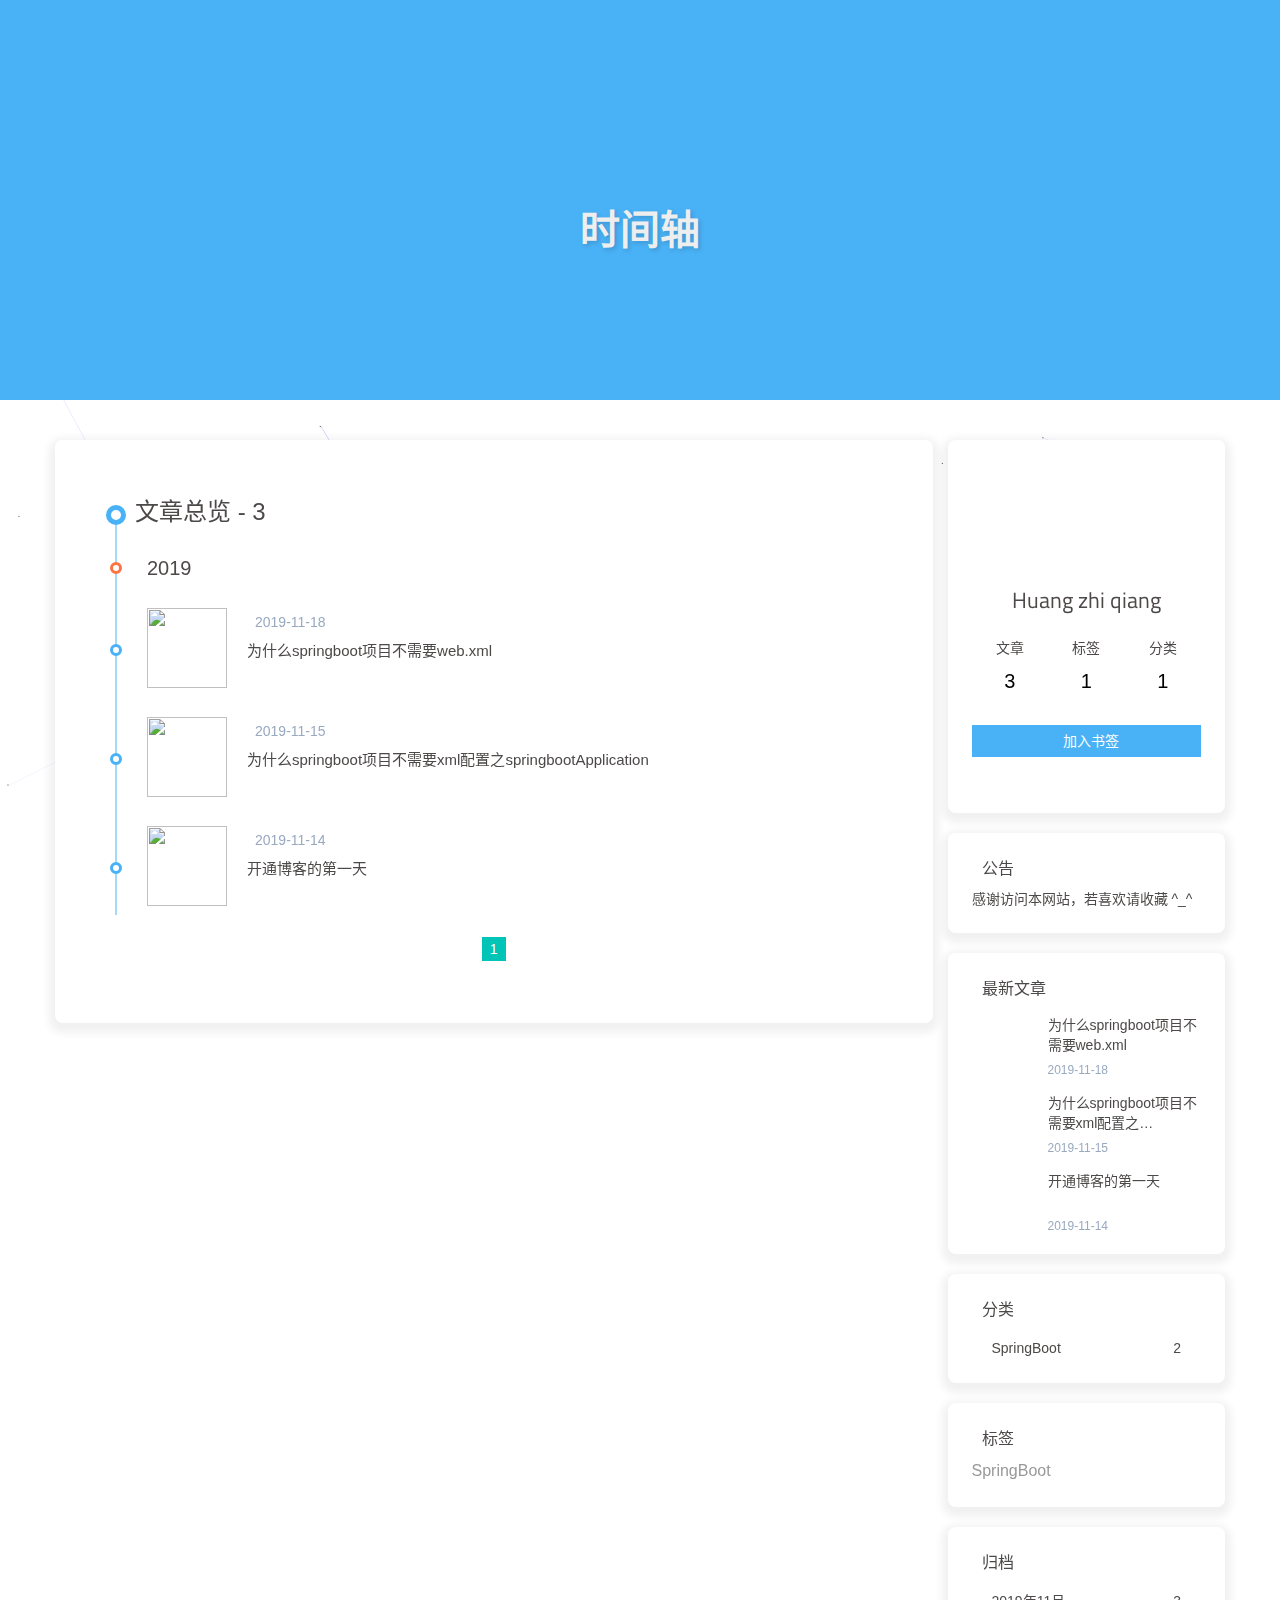
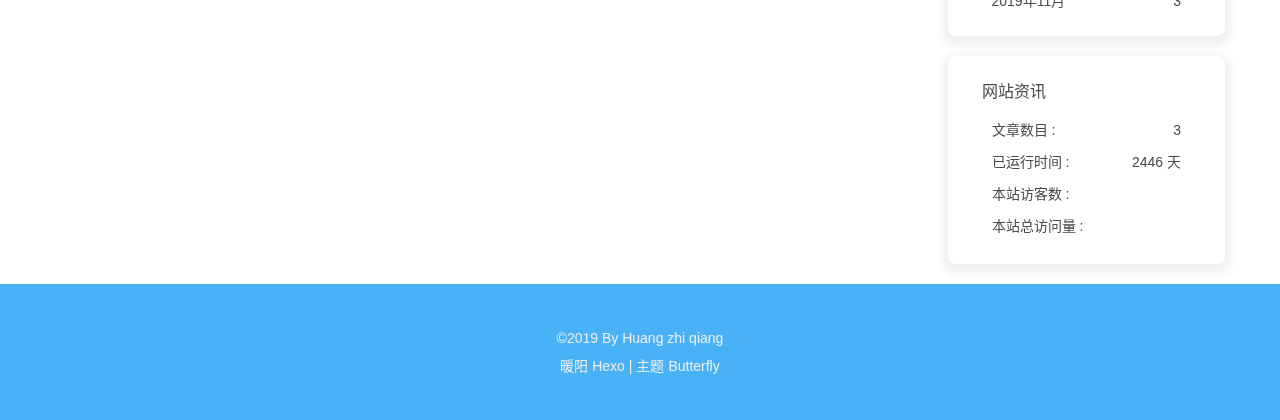
==== commit cfeb7bc3: "Site updated: 2019-11-18 11:05:52" ====
--- a/archives/index.html
+++ b/archives/index.html
@@ -75,7 +75,7 @@
   medium_zoom: 'true',
   Snackbar: undefined
   
-}</script></head><body><div id="header"> <div id="page-header"><span class="pull_left" id="blog_name"><a class="blog_title" id="site-name" href="/">Nuanyang Blog</a></span><i class="fa fa-bars fa-fw toggle-menu pull_right close" aria-hidden="true"></i><span class="pull_right menus"><div class="menus_items"><div class="menus_item"><a class="site-page" href="/"><i class="fa-fw fa fa-home"></i><span> 首页</span></a></div><div class="menus_item"><a class="site-page" href="/archives/"><i class="fa-fw fa fa-archive"></i><span> 归档</span></a></div><div class="menus_item"><a class="site-page" href="/tags/"><i class="fa-fw fa fa-tags"></i><span> 标签</span></a></div><div class="menus_item"><a class="site-page" href="/categories/"><i class="fa-fw fa fa-folder-open"></i><span> 分类</span></a></div><div class="menus_item"><a class="site-page" href="/link/"><i class="fa-fw fa fa-link"></i><span> 友链</span></a></div></div></span><span class="pull_right" id="search_button"><a class="site-page social-icon search"><i class="fa fa-search fa-fw"></i><span> 搜索</span></a></span></div></div><div id="mobile-sidebar"><div id="menu_mask"></div><div id="mobile-sidebar-menus"><div class="mobile_author_icon"><img class="lazyload avatar_img" src="/img/avatar.png" onerror="onerror=null;src='/img/friend_404.gif'"></div><div class="mobile_post_data"><div class="mobile_data_item is_center"><div class="mobile_data_link"><a href="/archives/"><div class="headline">文章</div><div class="length_num">2</div></a></div></div><div class="mobile_data_item is_center">      <div class="mobile_data_link"><a href="/tags/"><div class="headline">标签</div><div class="length_num">1</div></a></div></div><div class="mobile_data_item is_center">     <div class="mobile_data_link"><a href="/categories/"><div class="headline">分类</div><div class="length_num">1</div></a></div></div></div><hr><div class="menus_items"><div class="menus_item"><a class="site-page" href="/"><i class="fa-fw fa fa-home"></i><span> 首页</span></a></div><div class="menus_item"><a class="site-page" href="/archives/"><i class="fa-fw fa fa-archive"></i><span> 归档</span></a></div><div class="menus_item"><a class="site-page" href="/tags/"><i class="fa-fw fa fa-tags"></i><span> 标签</span></a></div><div class="menus_item"><a class="site-page" href="/categories/"><i class="fa-fw fa fa-folder-open"></i><span> 分类</span></a></div><div class="menus_item"><a class="site-page" href="/link/"><i class="fa-fw fa fa-link"></i><span> 友链</span></a></div></div></div></div><div id="body-wrap"><nav class="not_index_bg" id="nav"><div class="nav_bg" style="background-image: url(https://cdn.jsdelivr.net/gh/jerryc127/CDN@latest/Photo/archive.jpg)"></div><div id="page_site-info"><div id="site-title"><span class="blogtitle">时间轴</span></div></div></nav><div id="content-outer"><div class="layout_page" id="content-inner"><div id="archive"><div class="article-sort-title">文章总览 - 2</div><div class="article-sort"><div class="article-sort-item year">2019</div><div class="article-sort-item"><div class="article-sort-img"><a class="article-sort-item__img" href="/2019/11/15/springbootApplication/"><img src="https://timgsa.baidu.com/timg?image&amp;quality=80&amp;size=b9999_10000&amp;sec=1573798075777&amp;di=80ea737356a65019c658e57643050d6b&amp;imgtype=0&amp;src=http%3A%2F%2Ffile.boxuegu.com%2F667d99c2d40048a6b4063c8009a49bb1.jpg"></a></div><div class="article-sort-post"><a class="article-sort-item__post" href="/2019/11/15/springbootApplication/"><i class="fa fa-clock-o" aria-hidden="true"></i><time class="article-sort-item__time">2019-11-15</time><div class="article-sort-item__title">为什么springboot项目不需要xml配置之springbootApplication</div></a></div></div><div class="article-sort-item"><div class="article-sort-img"><a class="article-sort-item__img" href="/2019/11/14/hello-world/"><img src="https://cdn.jsdelivr.net/gh/jerryc127/CDN@latest/cover/default_bg.png"></a></div><div class="article-sort-post"><a class="article-sort-item__post" href="/2019/11/14/hello-world/"><i class="fa fa-clock-o" aria-hidden="true"></i><time class="article-sort-item__time">2019-11-14</time><div class="article-sort-item__title">开通博客的第一天</div></a></div></div></div><nav id="pagination"><div class="pagination"><span class="page-number current">1</span></div></nav></div><div class="aside_content" id="aside_content"><div class="card_widget card-author"><div class="card-content"><div class="post_data"><div class="data-item is_center"><img class="lazyload avatar_img" src="/img/avatar.png" onerror="onerror=null;src='/img/friend_404.gif'"><p class="author-info__name is_center">Huang zhi qiang</p><p class="author-info__description is_center"></p></div></div><div class="post_data data_config"><div class="data-item is_center"><div class="data_link"><a href="/archives/"><p class="headline">文章</p><p class="length_num">2</p></a></div></div><div class="data-item is_center">      <div class="data_link"><a href="/tags/"><p class="headline">标签</p><p class="length_num">1</p></a></div></div><div class="data-item is_center">     <div class="data_link"><a href="/categories/"><p class="headline">分类</p><p class="length_num">1</p></a></div></div></div><div class="post_data is_center"><a class="data-item bookmark bookmarke--primary bookmark--animated" id="bookmark-it" href="javascript:;" title="加入书签" target="_self"><i class="fa fa-bookmark" aria-hidden="true"></i><span>加入书签</span></a></div><div class="post_data data_config"><div id="aside-social-icons"> <a class="social-icon data-item" href="https://github.com/nuanyanghzq" target="_blank"><i class="fa fa-github"></i></a><a class="social-icon data-item" href="mailto:xxxxxxxx@gmail.com" target="_blank"><i class="fa fa-envelope"></i></a><a class="social-icon data-item" href="/atom.xml" target="_blank"><i class="fa fa-rss"></i></a></div></div></div></div><div class="card_widget card-announcement"><div class="card-content"><div class="item_headline"><i class="fa fa-bullhorn card-announcement-animation" aria-hidden="true"></i><span>公告</span></div><div class="announcement_content">感谢访问本网站，若喜欢请收藏 ^_^</div></div></div><div class="card_widget card-recent-post"><div class="card-content"><div class="item_headline"><i class="fa fa-history" aria-hidden="true"></i><span>最新文章</span></div><div class="aside_recent_item"><div class="aside_recent_post"><a href="/2019/11/15/springbootApplication/"><div class="aside_post_cover"><img class="aside_post_bg lazyload" data-src="https://timgsa.baidu.com/timg?image&amp;quality=80&amp;size=b9999_10000&amp;sec=1573798075777&amp;di=80ea737356a65019c658e57643050d6b&amp;imgtype=0&amp;src=http%3A%2F%2Ffile.boxuegu.com%2F667d99c2d40048a6b4063c8009a49bb1.jpg" onerror="onerror=null;src='/img/404.jpg'" title="为什么springboot项目不需要xml配置之springbootApplication"></div><div id="aside_title"><div class="aside_post_title" href="/2019/11/15/springbootApplication/" title="为什么springboot项目不需要xml配置之springbootApplication">为什么springboot项目不需要xml配置之springbootApplication</div><time class="aside_post_meta post-meta__date">2019-11-15</time></div></a></div><div class="aside_recent_post"><a href="/2019/11/14/hello-world/"><div class="aside_post_cover"><img class="aside_post_bg lazyload" data-src="https://cdn.jsdelivr.net/gh/jerryc127/CDN@latest/cover/default_bg.png" onerror="onerror=null;src='/img/404.jpg'" title="开通博客的第一天"></div><div id="aside_title"><div class="aside_post_title" href="/2019/11/14/hello-world/" title="开通博客的第一天">开通博客的第一天</div><time class="aside_post_meta post-meta__date">2019-11-14</time></div></a></div></div></div></div><div class="card_widget card-categories"><div class="card-content"><div class="item_headline"><i class="fa fa-folder-open" aria-hidden="true"></i><span>分类</span></div><ul class="aside_category_item">       <li class="aside_category_list"><a class="aside_category_list_link" href="/categories/SpringBoot/"><span class="aside_category_list_name">SpringBoot</span><span class="aside_category_list_length">1</span></a></li></ul></div></div><div class="card_widget card-tags"><div class="card-content"><div class="item_headline"><i class="fa fa-tags" aria-hidden="true"></i><span>标签</span></div><div class="card-tag-cloud"><a href="/tags/SpringBoot/" style="font-size: 16px; color: #999">SpringBoot</a></div></div></div><div class="card_widget card-archives"><div class="card-content"><div class="item_headline"><i class="fa fa-archive" aria-hidden="true"></i><span>归档</span></div><div class="archives_item"><ul class="archive-list"><li class="archive-list-item"><a class="archive-list-link" href="/archives/2019/11/">2019年11月<span class="archive-list-count">2</span></a></li></ul></div></div></div><div class="card_widget card-webinfo"><div class="card-content"><div class="item_headline"><i class="fa fa-line-chart" aria-hidden="true"></i><span>网站资讯</span></div><div class="webinfo"><div class="webinfo_item"><div class="webinfo_article_name">文章数目 :</div><div class="webinfo_article_count">2</div></div><div class="webinfo_item"><div class="webinfo_runtime_name">已运行时间 :</div><div class="webinfo_runtime_count" id="webinfo_runtime_count"></div><script id="runtionshow" src="/js/runtimeshow.js" start_date="11/14/2019 00:00:00">      </script></div><div class="webinfo_item">      <div class="webinfo_site_uv_name">本站访客数 :</div><div class="webinfo_site_uv_count" id="busuanzi_value_site_uv"></div></div><div class="webinfo_item"><div class="webinfo_site_name">本站总访问量 :</div><div class="webinfo_site_pv_count" id="busuanzi_value_site_pv"></div></div></div></div></div></div></div></div><footer id="footer" data-type="color"><div id="footer-wrap"><div class="copyright">&copy;2019 By Huang zhi qiang</div><div class="framework-info"><span>暖阳 </span><a href="http://hexo.io" target="_blank" rel="noopener"><span>Hexo</span></a><span class="footer-separator">|</span><span>主题 </span><a href="https://github.com/jerryc127/hexo-theme-butterfly" target="_blank" rel="noopener"><span>Butterfly</span></a></div></div></footer></div><section class="rightside" id="rightside"><div id="rightside-config-hide"><i class="fa fa-plus" id="font_plus" title="放大字体"></i><i class="fa fa-minus" id="font_minus" title="缩小字体"></i><a class="translate_chn_to_cht" id="translateLink" href="javascript:translatePage();" title="简繁转换" target="_self">繁</a><i class="darkmode fa fa-moon-o" id="darkmode" title="夜间模式"></i></div><div id="rightside-config-show"><div id="rightside_config" title="设置"><i class="fa fa-cog" aria-hidden="true"></i></div><i class="fa fa-arrow-up" id="go-up" title="回到顶部" aria-hidden="true"></i></div></section><script src="https://cdn.jsdelivr.net/npm/jquery@latest/dist/jquery.min.js"></script><script src="/js/utils.js"></script><script src="/js/main.js"></script><script src="https://cdn.jsdelivr.net/npm/medium-zoom/dist/medium-zoom.min.js"></script><script async src="/js/search/local-search.js"></script><script id="canvas_nest" color="0,0,255" opacity="0.7" zIndex="-1" count="99" mobile="false" src="/js/third-party/canvas-nest.js"></script><script src="/js/third-party/activate-power-mode.js"></script><script>POWERMODE.colorful = true; // make power mode colorful
+}</script></head><body><div id="header"> <div id="page-header"><span class="pull_left" id="blog_name"><a class="blog_title" id="site-name" href="/">Nuanyang Blog</a></span><i class="fa fa-bars fa-fw toggle-menu pull_right close" aria-hidden="true"></i><span class="pull_right menus"><div class="menus_items"><div class="menus_item"><a class="site-page" href="/"><i class="fa-fw fa fa-home"></i><span> 首页</span></a></div><div class="menus_item"><a class="site-page" href="/archives/"><i class="fa-fw fa fa-archive"></i><span> 归档</span></a></div><div class="menus_item"><a class="site-page" href="/tags/"><i class="fa-fw fa fa-tags"></i><span> 标签</span></a></div><div class="menus_item"><a class="site-page" href="/categories/"><i class="fa-fw fa fa-folder-open"></i><span> 分类</span></a></div><div class="menus_item"><a class="site-page" href="/link/"><i class="fa-fw fa fa-link"></i><span> 友链</span></a></div></div></span><span class="pull_right" id="search_button"><a class="site-page social-icon search"><i class="fa fa-search fa-fw"></i><span> 搜索</span></a></span></div></div><div id="mobile-sidebar"><div id="menu_mask"></div><div id="mobile-sidebar-menus"><div class="mobile_author_icon"><img class="lazyload avatar_img" src="/img/avatar.png" onerror="onerror=null;src='/img/friend_404.gif'"></div><div class="mobile_post_data"><div class="mobile_data_item is_center"><div class="mobile_data_link"><a href="/archives/"><div class="headline">文章</div><div class="length_num">3</div></a></div></div><div class="mobile_data_item is_center">      <div class="mobile_data_link"><a href="/tags/"><div class="headline">标签</div><div class="length_num">1</div></a></div></div><div class="mobile_data_item is_center">     <div class="mobile_data_link"><a href="/categories/"><div class="headline">分类</div><div class="length_num">1</div></a></div></div></div><hr><div class="menus_items"><div class="menus_item"><a class="site-page" href="/"><i class="fa-fw fa fa-home"></i><span> 首页</span></a></div><div class="menus_item"><a class="site-page" href="/archives/"><i class="fa-fw fa fa-archive"></i><span> 归档</span></a></div><div class="menus_item"><a class="site-page" href="/tags/"><i class="fa-fw fa fa-tags"></i><span> 标签</span></a></div><div class="menus_item"><a class="site-page" href="/categories/"><i class="fa-fw fa fa-folder-open"></i><span> 分类</span></a></div><div class="menus_item"><a class="site-page" href="/link/"><i class="fa-fw fa fa-link"></i><span> 友链</span></a></div></div></div></div><div id="body-wrap"><nav class="not_index_bg" id="nav"><div class="nav_bg" style="background-image: url(https://cdn.jsdelivr.net/gh/jerryc127/CDN@latest/Photo/archive.jpg)"></div><div id="page_site-info"><div id="site-title"><span class="blogtitle">时间轴</span></div></div></nav><div id="content-outer"><div class="layout_page" id="content-inner"><div id="archive"><div class="article-sort-title">文章总览 - 3</div><div class="article-sort"><div class="article-sort-item year">2019</div><div class="article-sort-item"><div class="article-sort-img"><a class="article-sort-item__img" href="/2019/11/18/webXml/"><img src="https://ss0.bdstatic.com/70cFuHSh_Q1YnxGkpoWK1HF6hhy/it/u=2589588367,2632593097&amp;fm=11&amp;gp=0.jpg"></a></div><div class="article-sort-post"><a class="article-sort-item__post" href="/2019/11/18/webXml/"><i class="fa fa-clock-o" aria-hidden="true"></i><time class="article-sort-item__time">2019-11-18</time><div class="article-sort-item__title">为什么springboot项目不需要web.xml</div></a></div></div><div class="article-sort-item"><div class="article-sort-img"><a class="article-sort-item__img" href="/2019/11/15/springbootApplication/"><img src="https://timgsa.baidu.com/timg?image&amp;quality=80&amp;size=b9999_10000&amp;sec=1573798075777&amp;di=80ea737356a65019c658e57643050d6b&amp;imgtype=0&amp;src=http%3A%2F%2Ffile.boxuegu.com%2F667d99c2d40048a6b4063c8009a49bb1.jpg"></a></div><div class="article-sort-post"><a class="article-sort-item__post" href="/2019/11/15/springbootApplication/"><i class="fa fa-clock-o" aria-hidden="true"></i><time class="article-sort-item__time">2019-11-15</time><div class="article-sort-item__title">为什么springboot项目不需要xml配置之springbootApplication</div></a></div></div><div class="article-sort-item"><div class="article-sort-img"><a class="article-sort-item__img" href="/2019/11/14/hello-world/"><img src="https://cdn.jsdelivr.net/gh/jerryc127/CDN@latest/cover/default_bg.png"></a></div><div class="article-sort-post"><a class="article-sort-item__post" href="/2019/11/14/hello-world/"><i class="fa fa-clock-o" aria-hidden="true"></i><time class="article-sort-item__time">2019-11-14</time><div class="article-sort-item__title">开通博客的第一天</div></a></div></div></div><nav id="pagination"><div class="pagination"><span class="page-number current">1</span></div></nav></div><div class="aside_content" id="aside_content"><div class="card_widget card-author"><div class="card-content"><div class="post_data"><div class="data-item is_center"><img class="lazyload avatar_img" src="/img/avatar.png" onerror="onerror=null;src='/img/friend_404.gif'"><p class="author-info__name is_center">Huang zhi qiang</p><p class="author-info__description is_center"></p></div></div><div class="post_data data_config"><div class="data-item is_center"><div class="data_link"><a href="/archives/"><p class="headline">文章</p><p class="length_num">3</p></a></div></div><div class="data-item is_center">      <div class="data_link"><a href="/tags/"><p class="headline">标签</p><p class="length_num">1</p></a></div></div><div class="data-item is_center">     <div class="data_link"><a href="/categories/"><p class="headline">分类</p><p class="length_num">1</p></a></div></div></div><div class="post_data is_center"><a class="data-item bookmark bookmarke--primary bookmark--animated" id="bookmark-it" href="javascript:;" title="加入书签" target="_self"><i class="fa fa-bookmark" aria-hidden="true"></i><span>加入书签</span></a></div><div class="post_data data_config"><div id="aside-social-icons"> <a class="social-icon data-item" href="https://github.com/nuanyanghzq" target="_blank"><i class="fa fa-github"></i></a><a class="social-icon data-item" href="mailto:xxxxxxxx@gmail.com" target="_blank"><i class="fa fa-envelope"></i></a><a class="social-icon data-item" href="/atom.xml" target="_blank"><i class="fa fa-rss"></i></a></div></div></div></div><div class="card_widget card-announcement"><div class="card-content"><div class="item_headline"><i class="fa fa-bullhorn card-announcement-animation" aria-hidden="true"></i><span>公告</span></div><div class="announcement_content">感谢访问本网站，若喜欢请收藏 ^_^</div></div></div><div class="card_widget card-recent-post"><div class="card-content"><div class="item_headline"><i class="fa fa-history" aria-hidden="true"></i><span>最新文章</span></div><div class="aside_recent_item"><div class="aside_recent_post"><a href="/2019/11/18/webXml/"><div class="aside_post_cover"><img class="aside_post_bg lazyload" data-src="https://ss0.bdstatic.com/70cFuHSh_Q1YnxGkpoWK1HF6hhy/it/u=2589588367,2632593097&amp;fm=11&amp;gp=0.jpg" onerror="onerror=null;src='/img/404.jpg'" title="为什么springboot项目不需要web.xml"></div><div id="aside_title"><div class="aside_post_title" href="/2019/11/18/webXml/" title="为什么springboot项目不需要web.xml">为什么springboot项目不需要web.xml</div><time class="aside_post_meta post-meta__date">2019-11-18</time></div></a></div><div class="aside_recent_post"><a href="/2019/11/15/springbootApplication/"><div class="aside_post_cover"><img class="aside_post_bg lazyload" data-src="https://timgsa.baidu.com/timg?image&amp;quality=80&amp;size=b9999_10000&amp;sec=1573798075777&amp;di=80ea737356a65019c658e57643050d6b&amp;imgtype=0&amp;src=http%3A%2F%2Ffile.boxuegu.com%2F667d99c2d40048a6b4063c8009a49bb1.jpg" onerror="onerror=null;src='/img/404.jpg'" title="为什么springboot项目不需要xml配置之springbootApplication"></div><div id="aside_title"><div class="aside_post_title" href="/2019/11/15/springbootApplication/" title="为什么springboot项目不需要xml配置之springbootApplication">为什么springboot项目不需要xml配置之springbootApplication</div><time class="aside_post_meta post-meta__date">2019-11-15</time></div></a></div><div class="aside_recent_post"><a href="/2019/11/14/hello-world/"><div class="aside_post_cover"><img class="aside_post_bg lazyload" data-src="https://cdn.jsdelivr.net/gh/jerryc127/CDN@latest/cover/default_bg.png" onerror="onerror=null;src='/img/404.jpg'" title="开通博客的第一天"></div><div id="aside_title"><div class="aside_post_title" href="/2019/11/14/hello-world/" title="开通博客的第一天">开通博客的第一天</div><time class="aside_post_meta post-meta__date">2019-11-14</time></div></a></div></div></div></div><div class="card_widget card-categories"><div class="card-content"><div class="item_headline"><i class="fa fa-folder-open" aria-hidden="true"></i><span>分类</span></div><ul class="aside_category_item">       <li class="aside_category_list"><a class="aside_category_list_link" href="/categories/SpringBoot/"><span class="aside_category_list_name">SpringBoot</span><span class="aside_category_list_length">2</span></a></li></ul></div></div><div class="card_widget card-tags"><div class="card-content"><div class="item_headline"><i class="fa fa-tags" aria-hidden="true"></i><span>标签</span></div><div class="card-tag-cloud"><a href="/tags/SpringBoot/" style="font-size: 16px; color: #999">SpringBoot</a></div></div></div><div class="card_widget card-archives"><div class="card-content"><div class="item_headline"><i class="fa fa-archive" aria-hidden="true"></i><span>归档</span></div><div class="archives_item"><ul class="archive-list"><li class="archive-list-item"><a class="archive-list-link" href="/archives/2019/11/">2019年11月<span class="archive-list-count">3</span></a></li></ul></div></div></div><div class="card_widget card-webinfo"><div class="card-content"><div class="item_headline"><i class="fa fa-line-chart" aria-hidden="true"></i><span>网站资讯</span></div><div class="webinfo"><div class="webinfo_item"><div class="webinfo_article_name">文章数目 :</div><div class="webinfo_article_count">3</div></div><div class="webinfo_item"><div class="webinfo_runtime_name">已运行时间 :</div><div class="webinfo_runtime_count" id="webinfo_runtime_count"></div><script id="runtionshow" src="/js/runtimeshow.js" start_date="11/14/2019 00:00:00">      </script></div><div class="webinfo_item">      <div class="webinfo_site_uv_name">本站访客数 :</div><div class="webinfo_site_uv_count" id="busuanzi_value_site_uv"></div></div><div class="webinfo_item"><div class="webinfo_site_name">本站总访问量 :</div><div class="webinfo_site_pv_count" id="busuanzi_value_site_pv"></div></div></div></div></div></div></div></div><footer id="footer" data-type="color"><div id="footer-wrap"><div class="copyright">&copy;2019 By Huang zhi qiang</div><div class="framework-info"><span>暖阳 </span><a href="http://hexo.io" target="_blank" rel="noopener"><span>Hexo</span></a><span class="footer-separator">|</span><span>主题 </span><a href="https://github.com/jerryc127/hexo-theme-butterfly" target="_blank" rel="noopener"><span>Butterfly</span></a></div></div></footer></div><section class="rightside" id="rightside"><div id="rightside-config-hide"><i class="fa fa-plus" id="font_plus" title="放大字体"></i><i class="fa fa-minus" id="font_minus" title="缩小字体"></i><a class="translate_chn_to_cht" id="translateLink" href="javascript:translatePage();" title="简繁转换" target="_self">繁</a><i class="darkmode fa fa-moon-o" id="darkmode" title="夜间模式"></i></div><div id="rightside-config-show"><div id="rightside_config" title="设置"><i class="fa fa-cog" aria-hidden="true"></i></div><i class="fa fa-arrow-up" id="go-up" title="回到顶部" aria-hidden="true"></i></div></section><script src="https://cdn.jsdelivr.net/npm/jquery@latest/dist/jquery.min.js"></script><script src="/js/utils.js"></script><script src="/js/main.js"></script><script src="https://cdn.jsdelivr.net/npm/medium-zoom/dist/medium-zoom.min.js"></script><script async src="/js/search/local-search.js"></script><script id="canvas_nest" color="0,0,255" opacity="0.7" zIndex="-1" count="99" mobile="false" src="/js/third-party/canvas-nest.js"></script><script src="/js/third-party/activate-power-mode.js"></script><script>POWERMODE.colorful = true; // make power mode colorful
 POWERMODE.shake = true; // turn off shake
 document.body.addEventListener('input', POWERMODE);
 </script><script src="/js/tw_cn.js"></script><script>translateInitilization()
